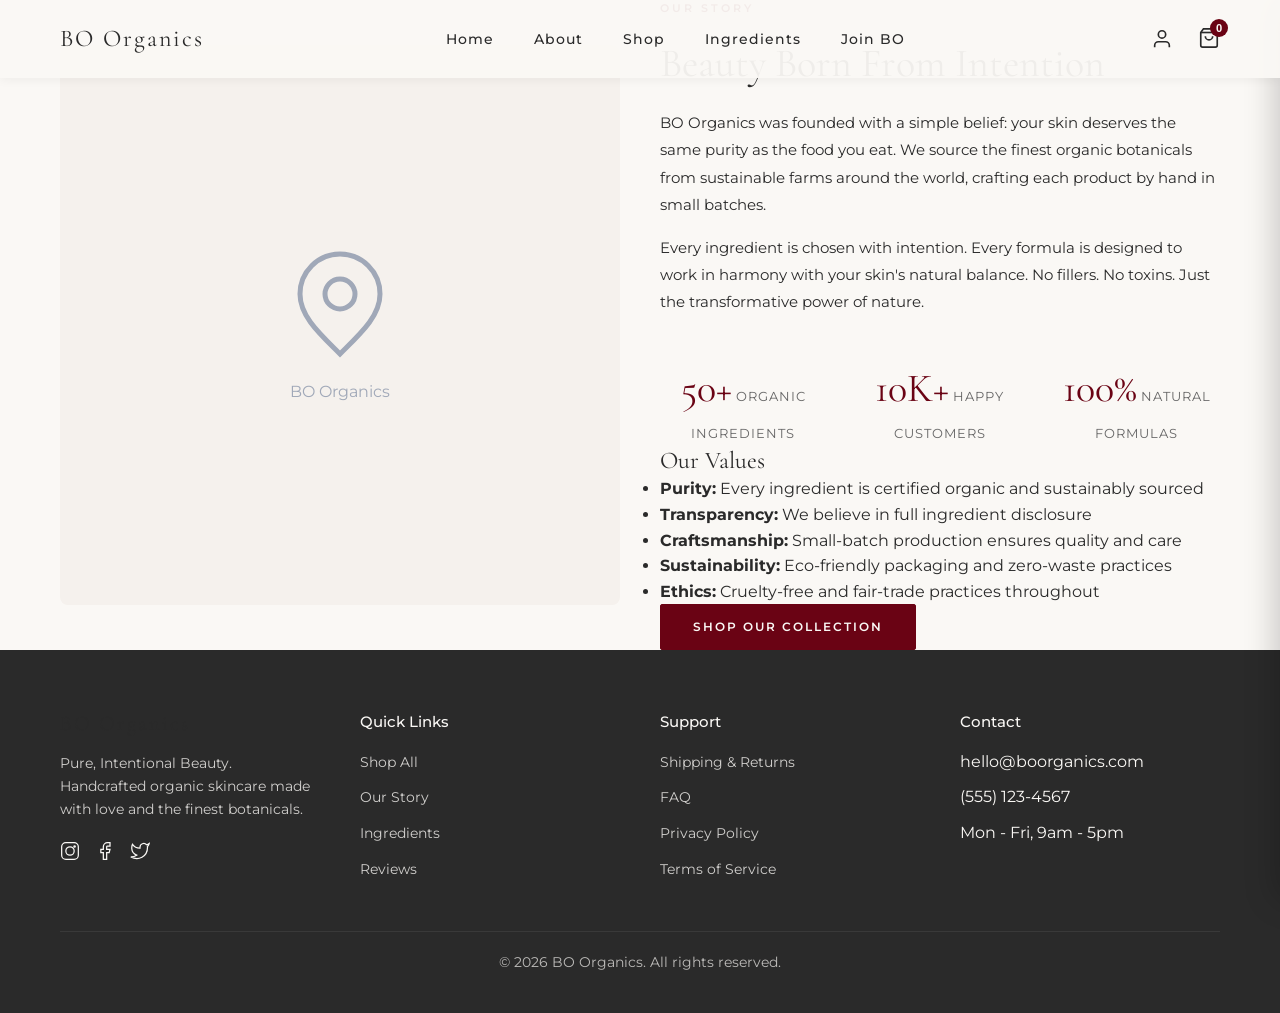
==== about.html @ 5d6946cc "Add files via upload" ====
<!DOCTYPE html>
<html lang="en">
<head>
  <meta charset="UTF-8">
  <meta name="viewport" content="width=device-width, initial-scale=1.0">
  <title>Our Story — BO Organics</title>
  <link rel="stylesheet" href="styles.css">
  <link href="https://fonts.googleapis.com/css2?family=Cormorant+Garamond:ital,wght@0,300;0,400;0,500;0,600;0,700;1,300;1,400&family=Montserrat:wght@300;400;500;600&display=swap" rel="stylesheet">
</head>
<body>

  <!-- Navigation -->
  <nav class="navbar" id="navbar">
    <div class="nav-container">
      <a href="index.html" class="logo">BO Organics</a>
      <button class="nav-toggle" id="navToggle" aria-label="Toggle menu">
        <span></span>
        <span></span>
        <span></span>
      </button>
      <ul class="nav-links" id="navLinks">
        <li><a href="index.html">Home</a></li>
        <li><a href="#about">About</a></li>
        <li><a href="index.html#shop">Shop</a></li>
        <li><a href="index.html#ingredients">Ingredients</a></li>
        <li><a href="joinbo.html" class="join-bo-link">Join BO</a></li>
      </ul>
      <div class="nav-actions">
        <a href="login.html" class="account-btn" id="accountLink" aria-label="Account">
          <svg width="22" height="22" viewBox="0 0 24 24" fill="none" stroke="currentColor" stroke-width="1.8">
            <path d="M20 21v-2a4 4 0 0 0-4-4H8a4 4 0 0 0-4 4v2"/><circle cx="12" cy="7" r="4"/>
          </svg>
        </a>
        <button class="cart-btn" id="cartBtn" aria-label="Shopping cart">
          <svg width="22" height="22" viewBox="0 0 24 24" fill="none" stroke="currentColor" stroke-width="1.8">
            <path d="M6 2L3 6v14a2 2 0 002 2h14a2 2 0 002-2V6l-3-4z"/>
            <line x1="3" y1="6" x2="21" y2="6"/>
            <path d="M16 10a4 4 0 01-8 0"/>
          </svg>
          <span class="cart-count" id="cartCount">0</span>
        </button>
      </div>
    </div>
  </nav>

  <!-- About Section -->
  <section class="about-page" id="about">
    <div class="container">
      <div class="about-grid">
        <div class="about-image">
          <div class="about-image-placeholder">
            <svg width="120" height="120" viewBox="0 0 24 24" fill="none" stroke="currentColor" stroke-width="1">
              <path d="M12 22c4-4 8-7.5 8-12a8 8 0 10-16 0c0 4.5 4 8 8 12z"/>
              <circle cx="12" cy="10" r="3"/>
            </svg>
            <span>BO Organics</span>
          </div>
        </div>
        <div class="about-text-content">
          <p class="section-label">Our Story</p>
          <h1 class="section-title">Beauty Born From Intention</h1>
          <p class="about-text">BO Organics was founded with a simple belief: your skin deserves the same purity as the food you eat. We source the finest organic botanicals from sustainable farms around the world, crafting each product by hand in small batches.</p>
          <p class="about-text">Every ingredient is chosen with intention. Every formula is designed to work in harmony with your skin's natural balance. No fillers. No toxins. Just the transformative power of nature.</p>

          <div class="about-stats">
            <div class="stat">
              <span class="stat-number">50+</span>
              <span class="stat-label">Organic Ingredients</span>
            </div>
            <div class="stat">
              <span class="stat-number">10K+</span>
              <span class="stat-label">Happy Customers</span>
            </div>
            <div class="stat">
              <span class="stat-number">100%</span>
              <span class="stat-label">Natural Formulas</span>
            </div>
          </div>

          <div class="about-values">
            <h3>Our Values</h3>
            <ul>
              <li><strong>Purity:</strong> Every ingredient is certified organic and sustainably sourced</li>
              <li><strong>Transparency:</strong> We believe in full ingredient disclosure</li>
              <li><strong>Craftsmanship:</strong> Small-batch production ensures quality and care</li>
              <li><strong>Sustainability:</strong> Eco-friendly packaging and zero-waste practices</li>
              <li><strong>Ethics:</strong> Cruelty-free and fair-trade practices throughout</li>
            </ul>
          </div>

          <a href="index.html#shop" class="btn btn-primary">Shop Our Collection</a>
        </div>
      </div>
    </div>
  </section>

  <!-- Footer -->
  <footer class="footer" id="contact">
    <div class="container">
      <div class="footer-grid">
        <div class="footer-brand">
          <h3 class="logo">BO Organics</h3>
          <p>Pure, Intentional Beauty. Handcrafted organic skincare made with love and the finest botanicals.</p>
          <div class="social-links">
            <a href="#" aria-label="Instagram">
              <svg width="20" height="20" viewBox="0 0 24 24" fill="none" stroke="currentColor" stroke-width="1.5"><rect x="2" y="2" width="20" height="20" rx="5"/><circle cx="12" cy="12" r="5"/><circle cx="17.5" cy="6.5" r="1.5" fill="currentColor" stroke="none"/></svg>
            </a>
            <a href="#" aria-label="Facebook">
              <svg width="20" height="20" viewBox="0 0 24 24" fill="none" stroke="currentColor" stroke-width="1.5"><path d="M18 2h-3a5 5 0 00-5 5v3H7v4h3v8h4v-8h3l1-4h-4V7a1 1 0 011-1h3z"/></svg>
            </a>
            <a href="#" aria-label="Twitter">
              <svg width="20" height="20" viewBox="0 0 24 24" fill="none" stroke="currentColor" stroke-width="1.5"><path d="M23 3a10.9 10.9 0 01-3.14 1.53 4.48 4.48 0 00-7.86 3v1A10.66 10.66 0 013 4s-4 9 5 13a11.64 11.64 0 01-7 2c9 5 20 0 20-11.5a4.5 4.5 0 00-.08-.83A7.72 7.72 0 0023 3z"/></svg>
            </a>
          </div>
        </div>
        <div class="footer-links">
          <h4>Quick Links</h4>
          <ul>
            <li><a href="index.html#shop">Shop All</a></li>
            <li><a href="#about">Our Story</a></li>
            <li><a href="index.html#ingredients">Ingredients</a></li>
            <li><a href="index.html#testimonials">Reviews</a></li>
          </ul>
        </div>
        <div class="footer-links">
          <h4>Support</h4>
          <ul>
            <li><a href="#">Shipping & Returns</a></li>
            <li><a href="#">FAQ</a></li>
            <li><a href="#">Privacy Policy</a></li>
            <li><a href="#">Terms of Service</a></li>
          </ul>
        </div>
        <div class="footer-links">
          <h4>Contact</h4>
          <ul>
            <li>hello@boorganics.com</li>
            <li>(555) 123-4567</li>
            <li>Mon - Fri, 9am - 5pm</li>
          </ul>
        </div>
      </div>
      <div class="footer-bottom">
        <p>&copy; 2026 BO Organics. All rights reserved.</p>
      </div>
    </div>
  </footer>

  <!-- Cart Sidebar -->
  <div class="cart-overlay" id="cartOverlay"></div>
  <div class="cart-sidebar" id="cartSidebar">
    <div class="cart-header">
      <h3>Your Cart</h3>
      <button class="cart-close" id="cartClose">&times;</button>
    </div>
    <div class="cart-items" id="cartItems">
      <p class="cart-empty">Your cart is empty</p>
    </div>
    <div class="cart-footer" id="cartFooter" style="display:none;">
      <div class="cart-total">
        <span>Total</span>
        <span id="cartTotal">$0.00</span>
      </div>
      <button class="btn btn-primary btn-full">Checkout</button>
    </div>
  </div>

  <script src="script.js"></script>
</body>
</html>
---- styles.css ----
/* BO Organics - Complete Stylesheet */
@import url('https://fonts.googleapis.com/css2?family=Cormorant+Garamond:ital,wght@0,300;0,400;0,500;0,600;0,700;1,300;1,400&family=Montserrat:wght@300;400;500;600&display=swap');

/* ===== CSS VARIABLES ===== */
:root {
  --burgundy: #6a0314;
  --cream: #faf8f5;
  --text: #2a2a2a;
  --text-light: #666666;
  --border: #e0ddd8;
  --blue-gray: #a0a8b8;
  --success: #4caf50;
  --bg-light: #f5f1ed;
}

/* ===== GLOBAL STYLES ===== */
* {
  margin: 0;
  padding: 0;
  box-sizing: border-box;
}

html {
  scroll-behavior: smooth;
}

body {
  font-family: 'Montserrat', sans-serif;
  color: var(--text);
  background: var(--cream);
  line-height: 1.6;
  overflow-x: hidden;
}

.container {
  max-width: 1200px;
  margin: 0 auto;
  padding: 0 20px;
}

.center {
  text-align: center;
}

/* ===== TYPOGRAPHY ===== */
h1, h2, h3 {
  font-family: 'Cormorant Garamond', serif;
  font-weight: 400;
  line-height: 1.3;
}

h1 { font-size: 3.5rem; }
h2 { font-size: 2.5rem; }
h3 { font-size: 1.5rem; }

p { margin-bottom: 1.2rem; }

.section-label {
  font-family: 'Montserrat', sans-serif;
  font-size: 0.7rem;
  font-weight: 600;
  letter-spacing: 3px;
  text-transform: uppercase;
  color: var(--burgundy);
}

.section-title {
  font-family: 'Cormorant Garamond', serif;
  font-size: 2.5rem;
  margin: 15px 0 20px;
}

.section-description {
  font-size: 1rem;
  color: var(--text-light);
  max-width: 600px;
  margin: 0 auto 40px;
}

/* ===== BUTTONS ===== */
.btn {
  display: inline-block;
  padding: 12px 32px;
  border: 1px solid var(--burgundy);
  background: transparent;
  color: var(--burgundy);
  font-family: 'Montserrat', sans-serif;
  font-size: 0.75rem;
  font-weight: 600;
  letter-spacing: 2px;
  text-decoration: none;
  text-transform: uppercase;
  border-radius: 2px;
  cursor: pointer;
  transition: all 0.3s ease;
}

.btn:hover {
  background: var(--burgundy);
  color: var(--cream);
  transform: scale(1.05);
}

.btn-primary {
  background: var(--burgundy);
  color: var(--cream);
}

.btn-primary:hover {
  background: var(--text);
  border-color: var(--text);
}

.btn-outline {
  border: 1px solid var(--border);
  color: var(--text);
}

.btn-outline:hover {
  background: var(--bg-light);
}

.btn-full {
  width: 100%;
  display: block;
}

/* ===== NAVBAR ===== */
.navbar {
  position: fixed;
  top: 0;
  left: 0;
  right: 0;
  z-index: 1001;
  background: rgba(250, 248, 245, 0.95);
  transition: background 0.4s, box-shadow 0.4s, padding 0.4s;
  padding: 20px 0;
  box-shadow: 0 2px 10px rgba(0, 0, 0, 0.05);
}

.navbar.scrolled {
  background: var(--cream);
  box-shadow: 0 2px 10px rgba(0, 0, 0, 0.1);
  padding: 10px 0;
}

.nav-container {
  max-width: 1200px;
  margin: 0 auto;
  padding: 0 20px;
  display: flex;
  justify-content: space-between;
  align-items: center;
}

.logo {
  font-family: 'Cormorant Garamond', serif;
  font-size: 1.5rem;
  font-weight: 400;
  color: var(--text);
  text-decoration: none;
  letter-spacing: 2px;
  transition: color 0.3s;
}

.nav-links {
  display: flex;
  gap: 40px;
  list-style: none;
}

.nav-links a {
  color: var(--text);
  text-decoration: none;
  font-size: 0.85rem;
  font-weight: 500;
  letter-spacing: 1px;
  position: relative;
  transition: color 0.3s;
}

.nav-links a::after {
  content: '';
  position: absolute;
  bottom: -5px;
  left: 0;
  width: 0;
  height: 1px;
  background: var(--burgundy);
  transition: width 0.3s;
}

.nav-links a:hover::after {
  width: 100%;
}

.join-bo-link, .account-link, .login-link {
  color: var(--text);
  font-size: 0.85rem;
  font-weight: 500;
  letter-spacing: 1px;
  transition: color 0.3s;
}

.join-bo-link:hover,
.account-link:hover,
.login-link:hover {
  color: var(--burgundy);
}

.account-link {
  display: flex;
  align-items: center;
  justify-content: center;
  width: 22px;
  height: 22px;
}

.account-link::after {
  display: none;
}

.nav-toggle {
  display: none;
  background: none;
  border: none;
  cursor: pointer;
  flex-direction: column;
  gap: 5px;
}

.nav-toggle span {
  width: 25px;
  height: 2px;
  background: var(--text);
  transition: all 0.3s;
}

.nav-actions {
  display: flex;
  gap: 20px;
  align-items: center;
}

.account-btn {
  display: flex;
  align-items: center;
  justify-content: center;
  cursor: pointer;
  color: var(--text);
  transition: color 0.3s;
  text-decoration: none;
  padding: 5px;
}

.account-btn:hover {
  color: var(--burgundy);
}

.cart-btn {
  background: none;
  border: none;
  cursor: pointer;
  color: var(--text);
  transition: color 0.3s;
  position: relative;
}

.cart-btn:hover {
  color: var(--burgundy);
}

.cart-count {
  position: absolute;
  top: -8px;
  right: -8px;
  background: var(--burgundy);
  color: var(--cream);
  width: 18px;
  height: 18px;
  border-radius: 50%;
  display: flex;
  align-items: center;
  justify-content: center;
  font-size: 0.7rem;
  font-weight: 600;
  animation: bounce-gentle 2s ease-in-out infinite;
}

.cart-count.updated {
  animation: bounce-gentle 0.6s ease-out 1;
}

/* ===== HERO SECTION ===== */
.hero {
  height: 100vh;
  display: flex;
  align-items: center;
  justify-content: center;
  position: relative;
  background: url('cover-image.jpg') center center / cover no-repeat;
  overflow: hidden;
  margin-top: 60px;
}

.hero-overlay {
  position: absolute;
  top: 0;
  left: 0;
  width: 100%;
  height: 100%;
  background: rgba(0, 0, 0, 0.3);
}

.hero-content {
  position: relative;
  z-index: 2;
  text-align: center;
  color: var(--cream);
  max-width: 800px;
  padding: 0 20px;
}

.hero-subtitle {
  font-family: 'Montserrat', sans-serif;
  font-size: 0.85rem;
  font-weight: 500;
  letter-spacing: 3px;
  text-transform: uppercase;
  margin-bottom: 20px;
  opacity: 0.9;
}

.hero-title {
  font-family: 'Cormorant Garamond', serif;
  font-size: 4rem;
  line-height: 1.2;
  margin-bottom: 30px;
  font-weight: 400;
}

.hero-description {
  font-size: 1.1rem;
  margin-bottom: 40px;
  opacity: 0.95;
  line-height: 1.8;
}

.hero-buttons {
  display: flex;
  gap: 20px;
  justify-content: center;
  flex-wrap: wrap;
}

.hero-buttons .btn {
  color: var(--cream);
  border-color: var(--cream);
}

.hero-buttons .btn:hover {
  background: var(--cream);
  color: var(--text);
}

.hero-buttons .btn-primary {
  background: var(--cream);
  color: var(--text);
}

.hero-buttons .btn-primary:hover {
  background: var(--burgundy);
  border-color: var(--burgundy);
  color: var(--cream);
}

.hero-scroll {
  position: absolute;
  bottom: 40px;
  left: 50%;
  transform: translateX(-50%);
  display: flex;
  flex-direction: column;
  align-items: center;
  gap: 10px;
  color: var(--cream);
  font-size: 0.75rem;
  font-weight: 500;
  letter-spacing: 2px;
  animation: bounce 2s infinite;
}

.scroll-line {
  width: 1px;
  height: 20px;
  background: var(--cream);
}

@keyframes bounce {
  0%, 100% { transform: translateY(0); }
  50% { transform: translateY(10px); }
}

/* ===== FEATURES BANNER ===== */
.features {
  background: var(--bg-light);
  padding: 60px 0;
}

.features-grid {
  display: grid;
  grid-template-columns: repeat(4, 1fr);
  gap: 30px;
}

.feature {
  text-align: center;
}

.feature-icon {
  width: 50px;
  height: 50px;
  margin: 0 auto 20px;
  display: flex;
  align-items: center;
  justify-content: center;
  color: var(--burgundy);
}

.feature-icon svg {
  stroke: currentColor;
  stroke-width: 1.5;
}

.feature h3 {
  font-size: 1.1rem;
  margin-bottom: 10px;
}

.feature p {
  font-size: 0.9rem;
  color: var(--text-light);
}

/* ===== SHOP SECTION ===== */
.shop {
  padding: 80px 0;
}

.filter-bar {
  display: flex;
  justify-content: center;
  gap: 20px;
  margin-bottom: 50px;
  flex-wrap: wrap;
}

.filter-btn {
  padding: 10px 24px;
  border: 1px solid var(--border);
  background: transparent;
  color: var(--text);
  font-family: 'Montserrat', sans-serif;
  font-size: 0.85rem;
  font-weight: 500;
  letter-spacing: 1px;
  cursor: pointer;
  border-radius: 2px;
  transition: all 0.3s;
}

.filter-btn:hover,
.filter-btn.active {
  background: var(--burgundy);
  color: var(--cream);
  border-color: var(--burgundy);
}

.products-grid {
  display: grid;
  grid-template-columns: repeat(4, 1fr);
  gap: 30px;
}

.product-card {
  background: var(--cream);
  border: 1px solid var(--border);
  border-radius: 4px;
  overflow: hidden;
  transition: transform 0.3s, box-shadow 0.3s;
  position: relative;
  display: flex;
  flex-direction: column;
}

.product-card:hover {
  transform: translateY(-5px);
  box-shadow: 0 10px 30px rgba(0, 0, 0, 0.1);
}

.product-badge {
  position: absolute;
  top: 15px;
  right: 15px;
  background: var(--burgundy);
  color: var(--cream);
  padding: 6px 12px;
  border-radius: 2px;
  font-size: 0.7rem;
  font-weight: 600;
  letter-spacing: 1px;
  text-transform: uppercase;
  z-index: 2;
}

.product-image {
  width: 100%;
  aspect-ratio: 1;
  background: var(--bg-light);
  display: flex;
  align-items: center;
  justify-content: center;
  overflow: hidden;
}

.product-image-placeholder {
  width: 100%;
  height: 100%;
  display: flex;
  align-items: center;
  justify-content: center;
  color: var(--blue-gray);
  font-size: 0.9rem;
  flex-direction: column;
  gap: 10px;
}

.product-info {
  padding: 20px;
  flex: 1;
  display: flex;
  flex-direction: column;
}

.product-name {
  font-size: 1rem;
  margin-bottom: 8px;
  font-family: 'Cormorant Garamond', serif;
}

.product-desc {
  font-size: 0.85rem;
  color: var(--text-light);
  margin-bottom: 15px;
  flex: 1;
}

.product-footer {
  display: flex;
  justify-content: space-between;
  align-items: flex-end;
  gap: 15px;
}

.product-price {
  font-weight: 600;
  font-size: 1rem;
}

.price-original {
  text-decoration: line-through;
  color: var(--text-light);
  font-weight: 400;
  margin-right: 8px;
}

.add-to-cart {
  flex: 1;
  padding: 8px 12px;
  background: var(--burgundy);
  color: var(--cream);
  border: none;
  border-radius: 2px;
  font-size: 0.75rem;
  font-weight: 600;
  letter-spacing: 1px;
  cursor: pointer;
  transition: background 0.3s;
}

.add-to-cart:hover {
  background: var(--text);
}

/* ===== BO EXPERIENCE SECTION ===== */
.bo-experience {
  padding: 80px 0;
  background: var(--bg-light);
  margin-top: 60px;
}

.experience-grid {
  display: grid;
  grid-template-columns: repeat(3, 1fr);
  gap: 40px;
}

.experience-card {
  background: var(--cream);
  border: 1px solid var(--border);
  border-radius: 4px;
  padding: 40px 32px;
  position: relative;
  transition: border-color 0.3s, box-shadow 0.3s;
  display: flex;
  flex-direction: column;
}

.experience-card:hover {
  border-color: var(--burgundy);
  box-shadow: 0 5px 20px rgba(0, 0, 0, 0.1);
}

/* Corner accents removed - clean hover effect only */

.experience-card {
  transition: transform 0.4s cubic-bezier(0.16, 1, 0.3, 1),
              box-shadow 0.4s ease,
              filter 0.4s ease;
}

.experience-card:hover {
  transform: translateY(-10px);
  box-shadow: 0 25px 50px rgba(0, 0, 0, 0.12);
  filter: brightness(1.01);
}

.experience-card.popular {
  border-color: var(--border);
}

.experience-card.popular:hover {
  border-color: var(--burgundy);
}

.experience-popular-badge {
  position: absolute;
  top: -14px;
  left: 50%;
  transform: translateX(-50%);
  background: var(--burgundy);
  color: var(--cream);
  font-family: 'Montserrat', sans-serif;
  font-size: 0.7rem;
  font-weight: 600;
  letter-spacing: 2px;
  padding: 6px 16px;
  border-radius: 2px;
}

.experience-icon {
  width: 40px;
  height: 40px;
  margin-bottom: 20px;
  color: var(--burgundy);
}

.experience-icon svg {
  stroke: currentColor;
  stroke-width: 1.5;
}

.experience-card-title {
  font-family: 'Cormorant Garamond', serif;
  font-size: 1.5rem;
  margin-bottom: 10px;
  font-weight: 400;
}

.experience-card-pricing {
  font-family: 'Montserrat', sans-serif;
  font-size: 0.8rem;
  font-weight: 600;
  letter-spacing: 1px;
  color: var(--burgundy);
  margin-bottom: 15px;
}

.experience-card-desc {
  font-size: 0.9rem;
  color: var(--text-light);
  margin-bottom: 20px;
  line-height: 1.6;
  flex: 1;
}

.experience-card-list {
  list-style: none;
  margin-bottom: auto;
}

.experience-card-list li {
  font-size: 0.85rem;
  padding: 8px 0;
  color: var(--text);
  position: relative;
  padding-left: 20px;
}

.experience-card-list li::before {
  content: '•';
  position: absolute;
  left: 0;
  color: var(--burgundy);
}

.experience-btn {
  display: inline-block;
  padding: 12px 20px;
  border: 1px solid var(--burgundy);
  background: transparent;
  color: var(--burgundy);
  font-family: 'Montserrat', sans-serif;
  font-size: 0.75rem;
  font-weight: 600;
  letter-spacing: 1px;
  text-decoration: none;
  border-radius: 2px;
  cursor: pointer;
  transition: all 0.3s;
}

.experience-btn:hover {
  background: var(--burgundy);
  color: var(--cream);
}

.experience-btn.filled {
  background: var(--burgundy);
  color: var(--cream);
}

.experience-btn.filled:hover {
  background: var(--text);
  border-color: var(--text);
}

.experience-btn.outline {
  border: 1px solid var(--border);
  color: var(--text);
}

.experience-btn.outline:hover {
  background: var(--burgundy);
  color: var(--cream);
  border-color: var(--burgundy);
}

/* ===== INGREDIENTS SECTION ===== */
.ingredients {
  padding: 80px 0;
}

.ingredients-grid {
  display: grid;
  grid-template-columns: 1fr 1fr;
  gap: 60px;
  align-items: flex-start;
}

.ingredients-list {
  list-style: none;
}

.ingredient-item {
  display: flex;
  align-items: flex-start;
  gap: 15px;
  margin-bottom: 20px;
}

.ingredient-dot {
  width: 8px;
  height: 8px;
  background: var(--burgundy);
  border-radius: 50%;
  margin-top: 8px;
  flex-shrink: 0;
}

.ingredient-item p {
  font-size: 0.95rem;
  margin-bottom: 0;
}

.ingredients-visual {
  display: flex;
  align-items: center;
  justify-content: center;
}

.ingredients-image-placeholder {
  width: 100%;
  aspect-ratio: 1;
  background: var(--bg-light);
  border-radius: 8px;
  display: flex;
  align-items: center;
  justify-content: center;
  flex-direction: column;
  gap: 15px;
  color: var(--blue-gray);
}

/* ===== TESTIMONIALS SECTION ===== */
.testimonials {
  padding: 80px 0;
  background: var(--bg-light);
}

.testimonials-grid {
  display: grid;
  grid-template-columns: repeat(3, 1fr);
  gap: 40px;
}

.testimonial-card {
  background: var(--cream);
  padding: 40px;
  border-radius: 8px;
  box-shadow: 0 4px 15px rgba(0, 0, 0, 0.08);
}

.stars {
  display: flex;
  gap: 4px;
  margin-bottom: 20px;
}

.stars svg {
  width: 16px;
  height: 16px;
  stroke: var(--burgundy);
  fill: var(--burgundy);
}

.testimonial-text {
  font-size: 0.95rem;
  font-style: italic;
  color: var(--text);
  margin-bottom: 20px;
  line-height: 1.8;
}

.testimonial-author {
  display: flex;
  align-items: center;
  gap: 15px;
}

.author-avatar {
  width: 40px;
  height: 40px;
  border-radius: 50%;
  background: var(--blue-gray);
  display: flex;
  align-items: center;
  justify-content: center;
  color: var(--cream);
  font-weight: 600;
  font-size: 0.85rem;
}

.author-info h4 {
  font-size: 0.9rem;
  margin-bottom: 3px;
}

.author-info p {
  font-size: 0.8rem;
  color: var(--text-light);
  margin-bottom: 0;
}

/* ===== NEWSLETTER SECTION ===== */
.newsletter {
  padding: 60px 0;
  background: var(--bg-light);
}

.newsletter-content {
  text-align: center;
  max-width: 600px;
  margin: 0 auto;
}

.newsletter-form {
  display: flex;
  gap: 10px;
  margin-top: 30px;
  flex-wrap: wrap;
  justify-content: center;
}

.newsletter-form input {
  flex: 1;
  min-width: 250px;
  padding: 12px 16px;
  border: 1px solid var(--border);
  border-radius: 2px;
  font-family: 'Montserrat', sans-serif;
  font-size: 0.9rem;
  transition: border-color 0.3s ease, box-shadow 0.3s ease, background 0.3s ease;
}

.newsletter-form input:focus {
  outline: none;
  border-color: var(--burgundy);
  box-shadow: 0 0 0 3px rgba(106, 3, 20, 0.1);
  background: rgba(106, 3, 20, 0.02);
}

.newsletter-form button {
  padding: 12px 32px;
}

/* ===== ACCOUNT / LOGIN MODAL ===== */
.account-overlay {
  position: fixed;
  top: 0;
  left: 0;
  width: 100%;
  height: 100%;
  background: rgba(0, 0, 0, 0.5);
  z-index: 999;
  opacity: 0;
  visibility: hidden;
  transition: opacity 0.3s, visibility 0.3s;
}

.account-overlay.open {
  opacity: 1;
  visibility: visible;
}

.account-modal {
  position: fixed;
  top: 0;
  left: 0;
  width: 100%;
  height: 100%;
  background: var(--cream);
  z-index: 1000;
  display: flex;
  flex-direction: column;
  opacity: 0;
  visibility: hidden;
  transition: opacity 0.3s, visibility 0.3s;
  padding-top: 80px;
  overflow-y: auto;
}

.account-modal.open {
  opacity: 1;
  visibility: visible;
}

.account-content {
  display: grid;
  grid-template-columns: 1fr 1fr;
  gap: 60px;
  align-items: center;
  padding: 60px;
  max-width: 1400px;
  margin: 0 auto;
  width: 100%;
  flex: 1;
}

.account-image {
  display: flex;
  align-items: center;
  justify-content: center;
}

.account-image-placeholder {
  width: 100%;
  aspect-ratio: 1;
  background: var(--bg-light);
  border-radius: 8px;
  display: flex;
  align-items: center;
  justify-content: center;
  flex-direction: column;
  gap: 15px;
  color: var(--blue-gray);
}

.account-form-container {
  position: relative;
  background: var(--cream);
  padding: 60px;
  border: 1px solid var(--border);
  border-radius: 8px;
}

.account-modal-close {
  position: absolute;
  top: 20px;
  right: 20px;
  background: none;
  border: none;
  font-size: 32px;
  color: var(--text);
  cursor: pointer;
  transition: color 0.3s;
}

.account-modal-close:hover {
  color: var(--burgundy);
}

.account-title {
  font-family: 'Cormorant Garamond', serif;
  font-size: 2.5rem;
  font-weight: 400;
  color: var(--text);
  text-align: left;
  margin-bottom: 40px;
  letter-spacing: 2px;
}

.account-form {
  display: flex;
  flex-direction: column;
  gap: 20px;
  margin-bottom: 30px;
}

.account-form-group {
  display: flex;
  flex-direction: column;
  gap: 8px;
}

.account-form-group label {
  font-family: 'Montserrat', sans-serif;
  font-size: 0.85rem;
  font-weight: 500;
  color: var(--text);
  letter-spacing: 1px;
}

.account-form-group input {
  padding: 12px 16px;
  border: 1px solid var(--border);
  border-radius: 4px;
  font-family: 'Montserrat', sans-serif;
  font-size: 0.9rem;
  transition: border-color 0.3s;
}

.account-form-group input:focus {
  outline: none;
  border-color: var(--burgundy);
}

.account-form .btn-full {
  width: 100%;
  padding: 14px 20px;
  font-weight: 600;
  letter-spacing: 2px;
}

.account-links {
  text-align: center;
  margin-bottom: 20px;
}

.forgot-password {
  color: var(--burgundy);
  text-decoration: none;
  font-size: 0.85rem;
  font-weight: 500;
  transition: color 0.3s;
}

.forgot-password:hover {
  color: var(--text);
  text-decoration: underline;
}

.account-signup {
  text-align: center;
  padding-top: 20px;
  border-top: 1px solid var(--border);
}

.account-signup p {
  font-size: 0.9rem;
  color: var(--text);
  margin: 0;
}

.signup-link {
  color: var(--burgundy);
  text-decoration: none;
  font-weight: 600;
  transition: color 0.3s;
}

.signup-link:hover {
  color: var(--text);
}

/* ===== FOOTER ===== */
.footer {
  background: var(--text);
  color: var(--cream);
  padding: 60px 0 20px;
}

.footer-grid {
  display: grid;
  grid-template-columns: repeat(4, 1fr);
  gap: 40px;
  margin-bottom: 40px;
}

.footer-brand h3 {
  font-size: 1.3rem;
  margin-bottom: 15px;
}

.footer-brand p {
  font-size: 0.9rem;
  opacity: 0.8;
}

.social-links {
  display: flex;
  gap: 15px;
  margin-top: 20px;
}

.social-links a {
  color: var(--cream);
  transition: color 0.3s;
}

.social-links a:hover {
  color: var(--burgundy);
}

.footer-links h4 {
  font-size: 0.95rem;
  margin-bottom: 15px;
  font-weight: 500;
}

.footer-links ul {
  list-style: none;
}

.footer-links li {
  margin-bottom: 10px;
}

.footer-links a {
  color: var(--cream);
  text-decoration: none;
  font-size: 0.9rem;
  opacity: 0.8;
  transition: opacity 0.3s;
}

.footer-links a:hover {
  opacity: 1;
}

.footer-bottom {
  text-align: center;
  padding-top: 20px;
  border-top: 1px solid rgba(255, 255, 255, 0.1);
  font-size: 0.85rem;
  opacity: 0.7;
}

/* ===== CART SIDEBAR ===== */
.cart-overlay {
  position: fixed;
  top: 0;
  left: 0;
  width: 100%;
  height: 100%;
  background: rgba(0, 0, 0, 0.5);
  z-index: 999;
  opacity: 0;
  visibility: hidden;
  transition: opacity 0.3s, visibility 0.3s;
}

.cart-overlay.open {
  opacity: 1;
  visibility: visible;
}

.cart-sidebar {
  position: fixed;
  top: 0;
  right: -400px;
  width: 400px;
  height: 100vh;
  background: var(--cream);
  box-shadow: -5px 0 30px rgba(0, 0, 0, 0.2);
  z-index: 1000;
  display: flex;
  flex-direction: column;
  transition: right 0.4s cubic-bezier(0.16, 1, 0.3, 1);
  padding-top: 80px;
}

.cart-sidebar.open {
  right: 0;
  animation: slideInRight 0.4s cubic-bezier(0.16, 1, 0.3, 1);
}

.cart-header {
  padding: 20px;
  border-bottom: 1px solid var(--border);
  display: flex;
  justify-content: space-between;
  align-items: center;
}

.cart-header h2 {
  font-size: 1.5rem;
  margin: 0;
}

.cart-close {
  background: none;
  border: none;
  font-size: 24px;
  cursor: pointer;
  color: var(--text);
}

.cart-items {
  flex: 1;
  overflow-y: auto;
  padding: 20px;
}

.cart-empty {
  text-align: center;
  padding: 40px 20px;
  color: var(--text-light);
}

.cart-item {
  display: flex;
  justify-content: space-between;
  margin-bottom: 20px;
  padding-bottom: 20px;
  border-bottom: 1px solid var(--border);
}

.cart-item span {
  font-size: 0.9rem;
}

.cart-footer {
  padding: 20px;
  border-top: 1px solid var(--border);
}

.cart-total {
  font-size: 1.2rem;
  margin-bottom: 20px;
  text-align: right;
}

#cartCheckoutBtn {
  width: 100%;
}

/* ===== CHECKOUT MODAL ===== */
.checkout-overlay {
  position: fixed;
  top: 0;
  left: 0;
  width: 100%;
  height: 100%;
  background: rgba(0, 0, 0, 0.5);
  z-index: 999;
  opacity: 0;
  visibility: hidden;
  transition: opacity 0.3s, visibility 0.3s;
}

.checkout-overlay.open {
  opacity: 1;
  visibility: visible;
}

.checkout-modal {
  position: fixed;
  top: 50%;
  left: 50%;
  transform: translate(-50%, -50%) scale(0.9);
  background: var(--cream);
  border-radius: 8px;
  max-width: 600px;
  max-height: 90vh;
  overflow-y: auto;
  z-index: 1000;
  opacity: 0;
  visibility: hidden;
  transition: opacity 0.4s cubic-bezier(0.16, 1, 0.3, 1),
              visibility 0.4s,
              transform 0.4s cubic-bezier(0.16, 1, 0.3, 1);
  width: 90%;
  box-shadow: 0 20px 60px rgba(0, 0, 0, 0);
}

.checkout-modal.open {
  opacity: 1;
  visibility: visible;
  transform: translate(-50%, -50%) scale(1);
  box-shadow: 0 20px 60px rgba(0, 0, 0, 0.15);
  animation: scaleIn 0.4s cubic-bezier(0.16, 1, 0.3, 1);
}

.checkout-header {
  display: flex;
  justify-content: space-between;
  align-items: center;
  padding: 30px;
  border-bottom: 1px solid var(--border);
}

.checkout-header h2 {
  margin: 0;
  font-size: 1.8rem;
}

.checkout-close {
  background: none;
  border: none;
  font-size: 28px;
  cursor: pointer;
  color: var(--text);
}

.checkout-form {
  padding: 30px;
}

.checkout-section {
  margin-bottom: 30px;
}

.checkout-section h3 {
  font-size: 1.1rem;
  margin-bottom: 15px;
}

.checkout-section input,
.checkout-section label {
  display: block;
  width: 100%;
  margin-bottom: 12px;
}

.checkout-section input[type="text"],
.checkout-section input[type="email"],
.checkout-section input[type="password"] {
  padding: 10px 12px;
  border: 1px solid var(--border);
  border-radius: 4px;
  font-family: 'Montserrat', sans-serif;
}

.form-row {
  display: grid;
  grid-template-columns: 1fr 1fr;
  gap: 15px;
}

.form-row input {
  margin-bottom: 0 !important;
}

.checkout-total {
  font-size: 1.2rem;
  text-align: right;
  margin-bottom: 20px;
}

.checkout-success {
  text-align: center;
  padding: 40px;
}

.checkout-success svg {
  width: 80px;
  height: 80px;
  margin-bottom: 20px;
  stroke: var(--success);
}

.checkout-success h3 {
  font-size: 1.5rem;
  margin-bottom: 10px;
}

/* ===== ABOUT MODAL ===== */
.about-overlay {
  position: fixed;
  top: 0;
  left: 0;
  width: 100%;
  height: 100%;
  background: rgba(0, 0, 0, 0.5);
  z-index: 999;
  opacity: 0;
  visibility: hidden;
  transition: opacity 0.3s, visibility 0.3s;
}

.about-overlay.open {
  opacity: 1;
  visibility: visible;
}

.about-modal {
  position: fixed;
  top: 50%;
  left: 50%;
  transform: translate(-50%, -50%) scale(0.9);
  background: var(--cream);
  border-radius: 8px;
  max-width: 800px;
  max-height: 90vh;
  overflow-y: auto;
  z-index: 1000;
  opacity: 0;
  visibility: hidden;
  transition: opacity 0.3s, visibility 0.3s, transform 0.3s;
  width: 90%;
}

.about-modal.open {
  opacity: 1;
  visibility: visible;
  transform: translate(-50%, -50%) scale(1);
}

.about-modal-header {
  display: flex;
  justify-content: space-between;
  align-items: center;
  padding: 30px;
  border-bottom: 1px solid var(--border);
}

.about-modal-header h2 {
  margin: 0;
}

.about-modal-close {
  background: none;
  border: none;
  font-size: 28px;
  cursor: pointer;
  color: var(--text);
}

.about-modal-content {
  padding: 40px;
}

.about-grid {
  display: grid;
  grid-template-columns: 1fr 1fr;
  gap: 40px;
  align-items: center;
}

.about-image {
  display: flex;
  align-items: center;
  justify-content: center;
}

.about-image-placeholder {
  width: 100%;
  aspect-ratio: 1;
  background: var(--bg-light);
  border-radius: 8px;
  display: flex;
  align-items: center;
  justify-content: center;
  flex-direction: column;
  gap: 15px;
  color: var(--blue-gray);
}

.about-content h2 {
  margin-bottom: 20px;
}

.about-text {
  font-size: 0.95rem;
  line-height: 1.8;
  margin-bottom: 15px;
}

.about-stats {
  display: grid;
  grid-template-columns: repeat(3, 1fr);
  gap: 30px;
  margin-top: 40px;
}

.stat {
  text-align: center;
}

.stat-number {
  font-family: 'Cormorant Garamond', serif;
  font-size: 2.5rem;
  font-weight: 400;
  color: var(--burgundy);
  margin-bottom: 10px;
}

.stat-label {
  font-size: 0.8rem;
  color: var(--text-light);
  letter-spacing: 1px;
  text-transform: uppercase;
}

/* ===== EXPERIENCE MODAL ===== */
.experience-overlay {
  position: fixed;
  top: 0;
  left: 0;
  width: 100%;
  height: 100%;
  background: rgba(0, 0, 0, 0.5);
  z-index: 999;
  opacity: 0;
  visibility: hidden;
  transition: opacity 0.3s, visibility 0.3s;
}

.experience-overlay.open {
  opacity: 1;
  visibility: visible;
}

.experience-modal {
  position: fixed;
  top: 50%;
  left: 50%;
  transform: translate(-50%, -50%) scale(0.9);
  background: var(--cream);
  border-radius: 8px;
  max-width: 900px;
  max-height: 90vh;
  overflow-y: auto;
  z-index: 1000;
  opacity: 0;
  visibility: hidden;
  transition: opacity 0.3s, visibility 0.3s, transform 0.3s;
  width: 90%;
}

.experience-modal.open {
  opacity: 1;
  visibility: visible;
  transform: translate(-50%, -50%) scale(1);
}

.experience-modal-header {
  display: flex;
  justify-content: space-between;
  align-items: center;
  padding: 30px;
  border-bottom: 1px solid var(--border);
}

.experience-modal-header h2 {
  margin: 0;
}

.experience-modal-close {
  background: none;
  border: none;
  font-size: 28px;
  cursor: pointer;
  color: var(--text);
}

.experience-modal-content {
  padding: 40px;
}

/* ===== RESPONSIVE ===== */
@media (max-width: 1024px) {
  .features-grid {
    grid-template-columns: repeat(2, 1fr);
  }

  .products-grid {
    grid-template-columns: repeat(2, 1fr);
  }

  .experience-grid {
    grid-template-columns: repeat(2, 1fr);
  }

  .testimonials-grid {
    grid-template-columns: repeat(2, 1fr);
  }

  .footer-grid {
    grid-template-columns: repeat(2, 1fr);
  }

  .ingredients-grid {
    grid-template-columns: 1fr;
  }

  .about-grid {
    grid-template-columns: 1fr;
  }
}

@media (max-width: 768px) {
  .nav-toggle {
    display: flex;
  }

  .nav-links {
    display: none;
  }

  .hero-title {
    font-size: 2.5rem;
  }

  .hero-buttons {
    flex-direction: column;
    align-items: center;
  }

  .features-grid {
    grid-template-columns: repeat(2, 1fr);
  }

  .products-grid {
    grid-template-columns: repeat(2, 1fr);
  }

  .experience-grid {
    grid-template-columns: 1fr;
  }

  .testimonials-grid {
    grid-template-columns: 1fr;
  }

  .footer-grid {
    grid-template-columns: 1fr;
  }

  .cart-sidebar {
    width: 100%;
    right: -100%;
  }

  .checkout-modal,
  .about-modal,
  .experience-modal {
    max-width: 95vw;
  }

  .filter-bar {
    flex-wrap: wrap;
    gap: 10px;
  }

  .account-content {
    grid-template-columns: 1fr;
    gap: 30px;
    padding: 40px 20px;
  }

  .account-form-container {
    padding: 40px 24px;
  }

  .account-title {
    font-size: 2rem;
  }

  .account-modal {
    padding-top: 60px;
  }
}

@media (max-width: 480px) {
  .hero-title {
    font-size: 2rem;
  }

  .hero-description {
    font-size: 0.95rem;
  }

  .hero-buttons {
    flex-direction: column;
    gap: 10px;
  }

  .btn {
    width: 100%;
    text-align: center;
  }

  .experience-card {
    padding: 24px;
  }

  .products-grid {
    grid-template-columns: 1fr;
  }

  .form-row {
    grid-template-columns: 1fr;
  }

  .newsletter-form {
    flex-direction: column;
  }

  .newsletter-form input,
  .newsletter-form button {
    width: 100%;
  }
}

/* ===== JOIN BO MODAL ===== */

/* ===== ANIMATIONS & MOVEMENT ===== */

/* --- Hero Entrance Animations --- */
.hero-subtitle {
  animation: fadeSlideUp 1s ease 0.2s both;
}

.hero-title {
  animation: fadeSlideUp 1s ease 0.5s both, float 4s ease-in-out 1.5s infinite;
  animation-play-state: running;
}

.hero-description {
  animation: fadeSlideUp 1s ease 0.8s both;
}

.hero-buttons {
  animation: fadeSlideUp 1s ease 1.1s both;
}

/* Animate buttons with staggered pulse */
.hero-buttons .btn {
  animation: pulse-glow 2.5s infinite;
}

.hero-buttons .btn:nth-child(1) {
  animation-delay: 0s;
}

.hero-buttons .btn:nth-child(2) {
  animation-delay: 0.5s;
}

@keyframes fadeSlideUp {
  from {
    opacity: 0;
    transform: translateY(40px);
  }
  to {
    opacity: 1;
    transform: translateY(0);
  }
}

@keyframes fadeSlideIn {
  from {
    opacity: 0;
    transform: translateY(60px);
  }
  to {
    opacity: 1;
    transform: translateY(0);
  }
}

@keyframes fadeIn {
  from { opacity: 0; }
  to { opacity: 1; }
}

@keyframes scaleIn {
  from {
    opacity: 0;
    transform: scale(0.9);
  }
  to {
    opacity: 1;
    transform: scale(1);
  }
}

@keyframes slideInLeft {
  from {
    opacity: 0;
    transform: translateX(-60px);
  }
  to {
    opacity: 1;
    transform: translateX(0);
  }
}

@keyframes slideInRight {
  from {
    opacity: 0;
    transform: translateX(60px);
  }
  to {
    opacity: 1;
    transform: translateX(0);
  }
}

/* --- NEW: Enhanced Animation Keyframes --- */

/* Floating animation for hero and icons */
@keyframes float {
  0%, 100% {
    transform: translateY(0px);
  }
  50% {
    transform: translateY(-12px);
  }
}

/* Pulsing glow effect for CTAs */
@keyframes pulse-glow {
  0%, 100% {
    box-shadow: 0 0 0 0 rgba(106, 3, 20, 0.7);
  }
  50% {
    box-shadow: 0 0 0 15px rgba(106, 3, 20, 0);
  }
}

/* Subtle bounce for attention-grabbing */
@keyframes bounce-gentle {
  0%, 100% {
    transform: translateY(0);
  }
  50% {
    transform: translateY(-6px);
  }
}

/* Rotating badge animation */
@keyframes rotate-badge {
  0%, 100% {
    transform: rotate(0deg);
  }
  25% {
    transform: rotate(2deg);
  }
  75% {
    transform: rotate(-2deg);
  }
}

/* Ripple effect on click */
@keyframes ripple {
  0% {
    transform: scale(0);
    opacity: 1;
  }
  100% {
    transform: scale(4);
    opacity: 0;
  }
}

/* Underline slide animation */
@keyframes underline-grow {
  from {
    width: 0;
  }
  to {
    width: 100%;
  }
}

/* Success checkmark */
@keyframes checkmark {
  0% {
    stroke-dashoffset: 50;
    opacity: 0;
  }
  50% {
    opacity: 1;
  }
  100% {
    stroke-dashoffset: 0;
    opacity: 1;
  }
}

/* Shake animation for errors */
@keyframes shake {
  0%, 100% { transform: translateX(0); }
  25% { transform: translateX(-5px); }
  75% { transform: translateX(5px); }
}

/* Card hover lift with depth */
@keyframes card-lift {
  from {
    transform: translateY(0) translateZ(0);
  }
  to {
    transform: translateY(-12px) translateZ(0);
  }
}

/* --- Scroll Reveal Classes --- */
.reveal {
  opacity: 0;
  transform: translateY(60px);
  transition: opacity 0.6s cubic-bezier(0.16, 1, 0.3, 1),
              transform 0.6s cubic-bezier(0.16, 1, 0.3, 1);
}

.reveal.visible {
  opacity: 1;
  transform: translateY(0);
  animation: fadeSlideUp 0.6s cubic-bezier(0.16, 1, 0.3, 1) forwards;
}

.reveal-left {
  opacity: 0;
  transform: translateX(-60px);
  transition: opacity 0.8s cubic-bezier(0.16, 1, 0.3, 1),
              transform 0.8s cubic-bezier(0.16, 1, 0.3, 1);
}

.reveal-left.visible {
  opacity: 1;
  transform: translateX(0);
}

.reveal-right {
  opacity: 0;
  transform: translateX(60px);
  transition: opacity 0.8s cubic-bezier(0.16, 1, 0.3, 1),
              transform 0.8s cubic-bezier(0.16, 1, 0.3, 1);
}

.reveal-right.visible {
  opacity: 1;
  transform: translateX(0);
}

.reveal-scale {
  opacity: 0;
  transform: scale(0.85);
  transition: opacity 0.6s cubic-bezier(0.16, 1, 0.3, 1),
              transform 0.6s cubic-bezier(0.16, 1, 0.3, 1);
}

.reveal-scale.visible {
  opacity: 1;
  transform: scale(1);
  animation: scaleIn 0.6s cubic-bezier(0.16, 1, 0.3, 1) forwards;
}

/* --- Stagger Delays (for child elements) --- */
.stagger-1 { transition-delay: 0.1s; }
.stagger-2 { transition-delay: 0.2s; }
.stagger-3 { transition-delay: 0.3s; }
.stagger-4 { transition-delay: 0.4s; }
.stagger-5 { transition-delay: 0.5s; }
.stagger-6 { transition-delay: 0.6s; }

/* --- Enhanced Hover Effects --- */
.product-card {
  transition: transform 0.4s cubic-bezier(0.16, 1, 0.3, 1),
              box-shadow 0.4s cubic-bezier(0.16, 1, 0.3, 1),
              filter 0.4s ease;
}

.product-card:hover {
  transform: translateY(-12px);
  box-shadow: 0 30px 60px rgba(0, 0, 0, 0.15);
  filter: brightness(1.02);
}

.product-image-placeholder {
  transition: transform 0.6s cubic-bezier(0.16, 1, 0.3, 1);
}

.product-card:hover .product-image-placeholder {
  transform: scale(1.1);
}

/* Animate badges */
.product-badge {
  animation: rotate-badge 3s ease-in-out infinite;
}

.add-to-cart {
  transition: background 0.3s, color 0.3s, transform 0.2s cubic-bezier(0.16, 1, 0.3, 1);
}

.add-to-cart:hover {
  transform: scale(1.05);
}

.add-to-cart:active {
  transform: scale(0.95);
}

.btn {
  transition: background 0.3s, color 0.3s, border-color 0.3s,
              transform 0.2s cubic-bezier(0.16, 1, 0.3, 1),
              box-shadow 0.3s ease;
  position: relative;
}

.btn:hover {
  transform: translateY(-3px);
  box-shadow: 0 12px 24px rgba(106, 3, 20, 0.2);
}

.btn:active {
  transform: translateY(-1px);
  box-shadow: 0 6px 12px rgba(106, 3, 20, 0.15);
}

/* --- Feature Icon Hover --- */
.feature {
  transition: transform 0.4s cubic-bezier(0.16, 1, 0.3, 1);
}

.feature:hover {
  transform: translateY(-5px);
}

.feature-icon {
  transition: transform 0.4s cubic-bezier(0.16, 1, 0.3, 1);
}

.feature:hover .feature-icon {
  transform: scale(1.15);
}

/* --- Experience Card Hover --- */
.experience-card {
  transition: border-color 0.3s, box-shadow 0.3s,
              transform 0.4s cubic-bezier(0.16, 1, 0.3, 1);
}

.experience-card:hover {
  transform: translateY(-6px);
}

/* --- Testimonial Card Hover --- */
.testimonial-card {
  transition: transform 0.4s cubic-bezier(0.16, 1, 0.3, 1),
              box-shadow 0.4s ease,
              filter 0.4s ease;
}

.testimonial-card:hover {
  transform: translateY(-8px);
  box-shadow: 0 20px 40px rgba(0, 0, 0, 0.12);
  filter: brightness(1.02);
}

/* --- Ingredient Card Hover --- */
.ingredient-card {
  transition: transform 0.4s cubic-bezier(0.16, 1, 0.3, 1),
              box-shadow 0.4s ease;
}

.ingredient-card:hover {
  transform: translateY(-6px);
  box-shadow: 0 15px 30px rgba(0, 0, 0, 0.08);
}

/* --- Logo Pulse on Load --- */
.logo {
  animation: fadeIn 1s ease 0.1s both;
}

/* --- Navbar Links Stagger --- */
.nav-links li {
  animation: fadeSlideUp 0.6s ease both;
}

.nav-links li:nth-child(1) { animation-delay: 0.1s; }
.nav-links li:nth-child(2) { animation-delay: 0.15s; }
.nav-links li:nth-child(3) { animation-delay: 0.2s; }
.nav-links li:nth-child(4) { animation-delay: 0.25s; }
.nav-links li:nth-child(5) { animation-delay: 0.3s; }
.nav-links li:nth-child(6) { animation-delay: 0.35s; }
.nav-links li:nth-child(7) { animation-delay: 0.4s; }
.nav-links li:nth-child(8) { animation-delay: 0.45s; }

/* --- Floating Decoration (subtle background motion) --- */
.hero::after {
  content: '';
  position: absolute;
  width: 600px;
  height: 600px;
  border-radius: 50%;
  background: radial-gradient(circle, rgba(255,255,255,0.05) 0%, transparent 70%);
  top: -100px;
  right: -100px;
  animation: floatOrb 8s ease-in-out infinite;
  pointer-events: none;
}

.hero::before {
  content: '';
  position: absolute;
  width: 400px;
  height: 400px;
  border-radius: 50%;
  background: radial-gradient(circle, rgba(255,255,255,0.03) 0%, transparent 70%);
  bottom: -50px;
  left: -50px;
  animation: floatOrb 10s ease-in-out infinite reverse;
  pointer-events: none;
  z-index: 1;
}

@keyframes floatOrb {
  0%, 100% { transform: translate(0, 0); }
  25% { transform: translate(30px, -20px); }
  50% { transform: translate(-20px, 30px); }
  75% { transform: translate(15px, 15px); }
}

/* --- Reduced Motion --- */
@media (prefers-reduced-motion: reduce) {
  *, *::before, *::after {
    animation-duration: 0.01ms !important;
    animation-iteration-count: 1 !important;
    transition-duration: 0.01ms !important;
  }
  .reveal, .reveal-left, .reveal-right, .reveal-scale {
    opacity: 1;
    transform: none;
  }
}
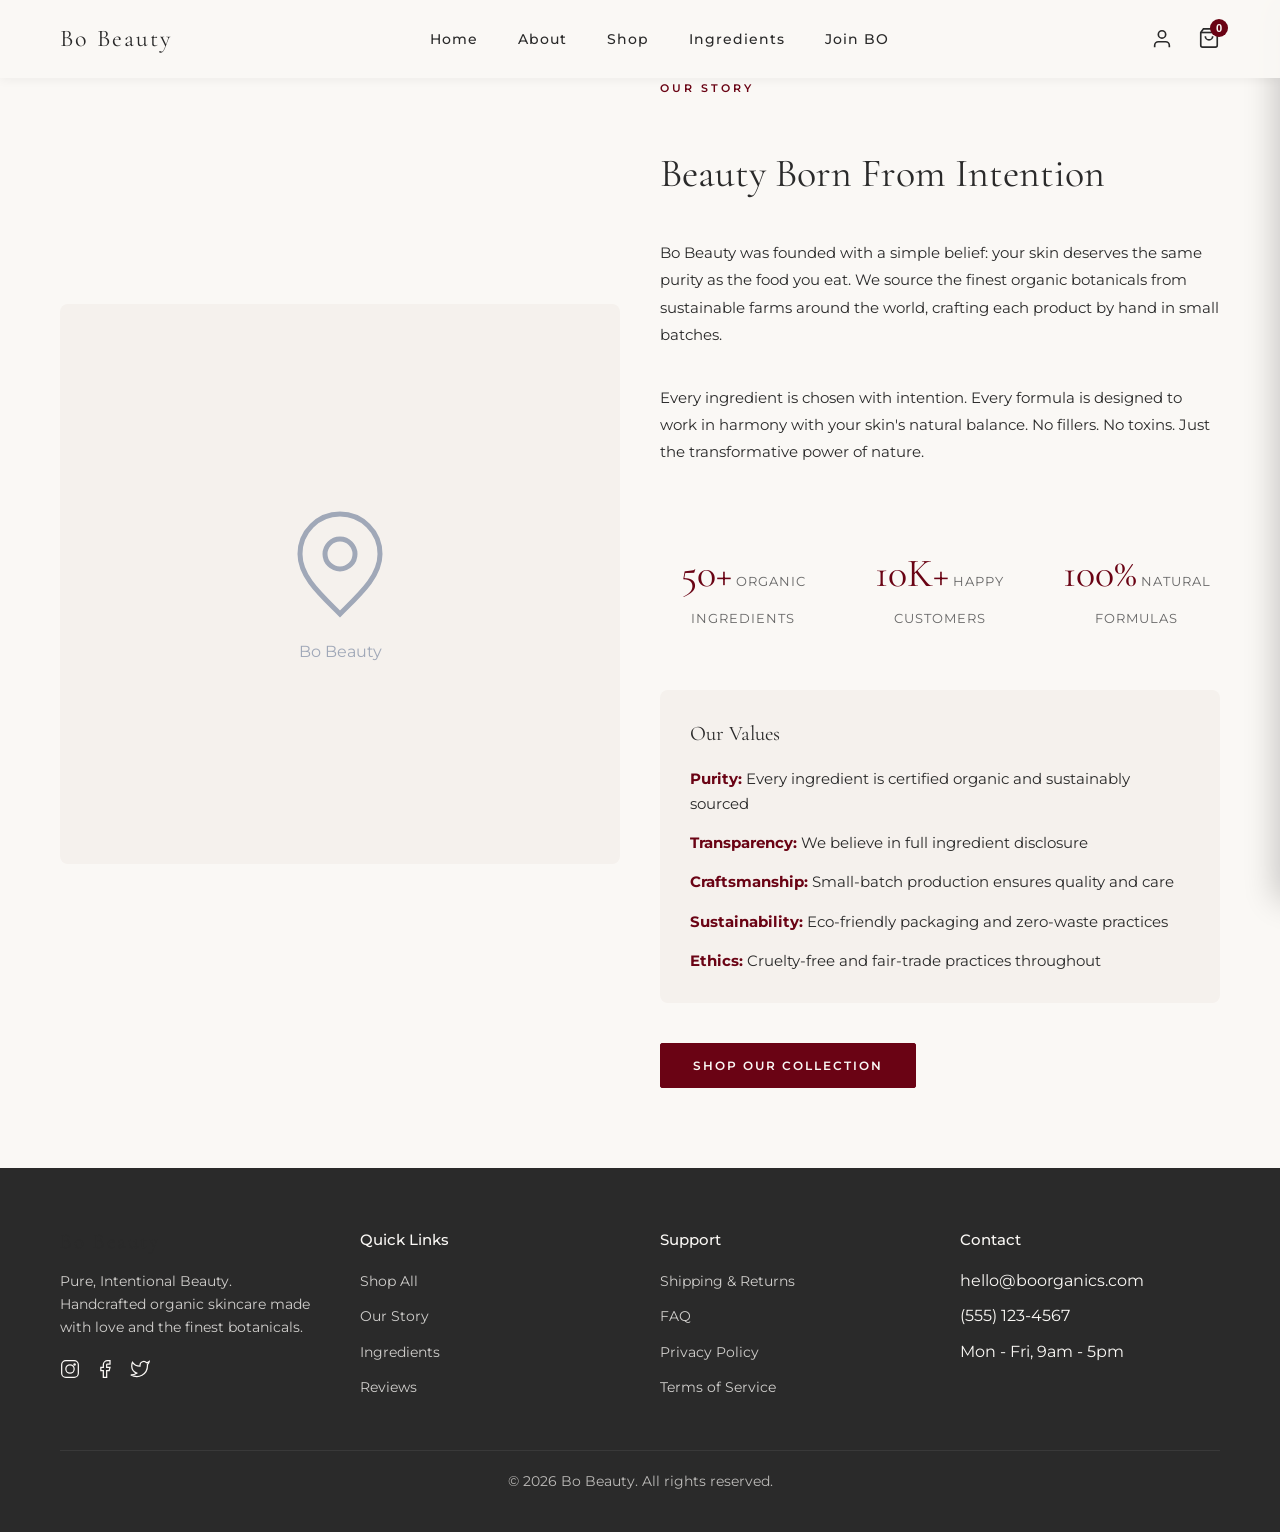
==== commit 8d970426: "Add files via upload" ====
--- a/about.html
+++ b/about.html
@@ -3,7 +3,7 @@
 <head>
   <meta charset="UTF-8">
   <meta name="viewport" content="width=device-width, initial-scale=1.0">
-  <title>Our Story — BO Organics</title>
+  <title>Our Story — Bo Beauty</title>
   <link rel="stylesheet" href="styles.css">
   <link href="https://fonts.googleapis.com/css2?family=Cormorant+Garamond:ital,wght@0,300;0,400;0,500;0,600;0,700;1,300;1,400&family=Montserrat:wght@300;400;500;600&display=swap" rel="stylesheet">
 </head>
@@ -12,7 +12,7 @@
   <!-- Navigation -->
   <nav class="navbar" id="navbar">
     <div class="nav-container">
-      <a href="index.html" class="logo">BO Organics</a>
+      <a href="index.html" class="logo">Bo Beauty</a>
       <button class="nav-toggle" id="navToggle" aria-label="Toggle menu">
         <span></span>
         <span></span>
@@ -53,13 +53,13 @@
               <path d="M12 22c4-4 8-7.5 8-12a8 8 0 10-16 0c0 4.5 4 8 8 12z"/>
               <circle cx="12" cy="10" r="3"/>
             </svg>
-            <span>BO Organics</span>
+            <span>Bo Beauty</span>
           </div>
         </div>
         <div class="about-text-content">
           <p class="section-label">Our Story</p>
           <h1 class="section-title">Beauty Born From Intention</h1>
-          <p class="about-text">BO Organics was founded with a simple belief: your skin deserves the same purity as the food you eat. We source the finest organic botanicals from sustainable farms around the world, crafting each product by hand in small batches.</p>
+          <p class="about-text">Bo Beauty was founded with a simple belief: your skin deserves the same purity as the food you eat. We source the finest organic botanicals from sustainable farms around the world, crafting each product by hand in small batches.</p>
           <p class="about-text">Every ingredient is chosen with intention. Every formula is designed to work in harmony with your skin's natural balance. No fillers. No toxins. Just the transformative power of nature.</p>
 
           <div class="about-stats">
@@ -99,7 +99,7 @@
     <div class="container">
       <div class="footer-grid">
         <div class="footer-brand">
-          <h3 class="logo">BO Organics</h3>
+          <h3 class="logo">Bo Beauty</h3>
           <p>Pure, Intentional Beauty. Handcrafted organic skincare made with love and the finest botanicals.</p>
           <div class="social-links">
             <a href="#" aria-label="Instagram">
@@ -141,7 +141,7 @@
         </div>
       </div>
       <div class="footer-bottom">
-        <p>&copy; 2026 BO Organics. All rights reserved.</p>
+        <p>&copy; 2026 Bo Beauty. All rights reserved.</p>
       </div>
     </div>
   </footer>
--- a/styles.css
+++ b/styles.css
@@ -30,6 +30,126 @@
   background: var(--cream);
   line-height: 1.6;
   overflow-x: hidden;
+}
+
+#app .hero {
+  margin-top: -80px;
+  padding-top: 80px;
+}
+
+/* ===== NAVIGATION SHOP DROPDOWN ===== */
+
+.nav-shop-dropdown {
+  position: relative;
+}
+
+.nav-dropdown-menu {
+  position: absolute;
+  top: calc(100% + 0px);
+  left: -20px;
+  right: -20px;
+  background: var(--bg-light);
+  border-top: 1px solid var(--border);
+  box-shadow: 0 8px 20px rgba(0, 0, 0, 0.08);
+  display: flex;
+  flex-direction: row;
+  gap: 0;
+  opacity: 0;
+  visibility: hidden;
+  transform: translateY(-15px);
+  transition: all 0.3s ease;
+  z-index: 1000;
+  padding: 24px 40px;
+  overflow: visible;
+}
+
+.nav-shop-dropdown:hover .nav-dropdown-menu {
+  opacity: 1;
+  visibility: visible;
+  transform: translateY(0);
+}
+
+.nav-dropdown-item {
+  display: block;
+  padding: 16px 24px;
+  color: var(--text);
+  text-decoration: none;
+  transition: all 0.2s ease;
+  font-size: 0.95rem;
+  border-right: none;
+  flex-shrink: 0;
+  font-weight: 500;
+}
+
+.nav-dropdown-item:last-child {
+  border-right: none;
+}
+
+.nav-dropdown-item:hover {
+  background: var(--cream);
+  color: var(--burgundy);
+}
+
+/* ===== SHOP DROPDOWN STYLES ===== */
+
+.shop-dropdown-group {
+  position: relative;
+  display: inline-block;
+}
+
+.shop-dropdown-menu {
+  position: absolute;
+  top: 100%;
+  left: 0;
+  background: white;
+  border: 1px solid var(--border);
+  border-radius: 8px;
+  box-shadow: 0 4px 12px rgba(0, 0, 0, 0.1);
+  min-width: 180px;
+  opacity: 0;
+  visibility: hidden;
+  transform: translateY(-10px);
+  transition: all 0.3s ease;
+  z-index: 1000;
+  margin-top: 8px;
+  overflow: hidden;
+}
+
+.shop-dropdown-group:hover .shop-dropdown-menu {
+  opacity: 1;
+  visibility: visible;
+  transform: translateY(0);
+}
+
+.shop-dropdown-item {
+  display: block;
+  padding: 12px 16px;
+  color: var(--text);
+  text-decoration: none;
+  transition: all 0.2s ease;
+  font-size: 0.9rem;
+  border-bottom: 1px solid var(--border);
+}
+
+.shop-dropdown-item:last-child {
+  border-bottom: none;
+}
+
+.shop-dropdown-item:hover {
+  background: var(--bg-light);
+  color: var(--burgundy);
+  padding-left: 20px;
+}
+
+/* Add padding to non-hero pages */
+#app .shop-page,
+#app .about-page,
+#app .ingredients-page,
+#app .wishlist-page,
+#app .search-page,
+#app .joinbo-page,
+#app .login-container {
+  margin-top: 0;
 }
 
 .container {
@@ -208,6 +328,55 @@
   color: var(--burgundy);
 }
 
+/* ===== SEARCH BAR ===== */
+.nav-search {
+  display: flex;
+  align-items: center;
+  gap: 0;
+  background: var(--bg-light);
+  border-radius: 4px;
+  padding: 6px 12px;
+  margin-left: auto;
+  margin-right: 20px;
+}
+
+.search-input {
+  border: none;
+  background: transparent;
+  color: var(--text);
+  font-size: 0.85rem;
+  font-family: 'Montserrat', sans-serif;
+  width: 120px;
+  outline: none;
+  padding: 0;
+  transition: width 0.3s;
+}
+
+.search-input::placeholder {
+  color: var(--blue-gray);
+}
+
+.search-input:focus {
+  width: 160px;
+}
+
+.search-btn {
+  background: none;
+  border: none;
+  cursor: pointer;
+  color: var(--text);
+  display: flex;
+  align-items: center;
+  justify-content: center;
+  padding: 4px;
+  margin-left: 8px;
+  transition: color 0.3s;
+}
+
+.search-btn:hover {
+  color: var(--burgundy);
+}
+
 .account-link {
   display: flex;
   align-items: center;
@@ -298,8 +467,8 @@
   align-items: center;
   justify-content: center;
   position: relative;
-  background: url('cover-image.jpg') center center / cover no-repeat;
-  overflow: hidden;
+  background: url('Images/cover.jpg') center 60% / contain no-repeat;
+  overflow: visible;
   margin-top: 60px;
 }
 
@@ -309,7 +478,7 @@
   left: 0;
   width: 100%;
   height: 100%;
-  background: rgba(0, 0, 0, 0.3);
+  background: rgba(0, 0, 0, 0.15);
 }
 
 .hero-content {
@@ -318,7 +487,7 @@
   text-align: center;
   color: var(--cream);
   max-width: 800px;
-  padding: 0 20px;
+  padding: 80px 20px 0;
 }
 
 .hero-subtitle {
@@ -401,6 +570,71 @@
   50% { transform: translateY(10px); }
 }
 
+/* ===== HERO IMAGE COVER SECTION ===== */
+.hero-image-cover {
+  background-size: cover !important;
+  background-position: center !important;
+  background-repeat: no-repeat !important;
+  height: 100vh;
+  width: 100%;
+  display: flex;
+  align-items: flex-end;
+  justify-content: center;
+  position: relative;
+  overflow: hidden;
+  margin: 0;
+  margin-top: -60px;
+  padding-top: 60px;
+}
+
+.hero-overlay-dark {
+  position: absolute;
+  top: 0;
+  left: 0;
+  width: 100%;
+  height: 100%;
+  background: rgba(0, 0, 0, 0.15);
+  z-index: 1;
+}
+
+.hero-content-overlay {
+  position: relative;
+  z-index: 2;
+  display: flex;
+  justify-content: center;
+  align-items: center;
+  padding-bottom: 80px;
+}
+
+.hero-image-cover .hero-buttons .btn {
+  color: var(--cream);
+  border-color: var(--cream);
+  background: transparent;
+  font-weight: 600;
+  padding: 14px 40px;
+  letter-spacing: 1.5px;
+  font-size: 0.9rem;
+}
+
+
+.hero-image-cover .hero-buttons .btn-primary {
+  background: var(--burgundy);
+  color: var(--cream);
+  border-color: var(--burgundy);
+}
+
+
+@keyframes fadeInDown {
+  from {
+    opacity: 0;
+    transform: translateY(-30px);
+  }
+  to {
+    opacity: 1;
+    transform: translateY(0);
+  }
+}
+
 /* ===== FEATURES BANNER ===== */
 .features {
   background: var(--bg-light);
@@ -445,6 +679,45 @@
 /* ===== SHOP SECTION ===== */
 .shop {
   padding: 80px 0;
+}
+
+.shop-page {
+  padding: 80px 0;
+  background: var(--cream);
+  min-height: 100vh;
+}
+
+.joinbo-page {
+  padding: 80px 20px;
+  background: var(--cream);
+  min-height: 100vh;
+}
+
+.shop-header {
+  text-align: center;
+  margin-bottom: 60px;
+}
+
+.shop-filters {
+  margin-bottom: 60px;
+  padding: 40px;
+  background: var(--bg-light);
+  border-radius: 8px;
+}
+
+.filter-section {
+  display: flex;
+  flex-direction: column;
+  gap: 20px;
+}
+
+.filter-title {
+  font-family: 'Cormorant Garamond', serif;
+  font-size: 1.1rem;
+  font-weight: 500;
+  color: var(--text);
+  margin: 0;
+  letter-spacing: 0.5px;
 }
 
 .filter-bar {
@@ -500,8 +773,8 @@
 
 .product-badge {
   position: absolute;
-  top: 15px;
-  right: 15px;
+  top: 12px;
+  left: 12px;
   background: var(--burgundy);
   color: var(--cream);
   padding: 6px 12px;
@@ -797,6 +1070,7 @@
   display: flex;
   align-items: center;
   justify-content: center;
+  margin-top: 30px;
 }
 
 .ingredients-image-placeholder {
@@ -1543,6 +1817,392 @@
   text-transform: uppercase;
 }
 
+/* ===== PRODUCT DETAIL PAGE ===== */
+.product-detail-page {
+  padding: 20px 0 80px 0;
+  background: var(--cream);
+  min-height: 100vh;
+}
+
+.back-link {
+  display: inline-block;
+  color: var(--burgundy);
+  text-decoration: none;
+  font-size: 0.9rem;
+  font-weight: 500;
+  margin-top: 80px;
+  margin-bottom: 40px;
+  transition: all 0.3s;
+}
+
+.back-link:hover {
+  transform: translateX(-5px);
+}
+
+.product-detail-container {
+  display: grid;
+  grid-template-columns: 1fr 1fr;
+  gap: 60px;
+  margin-bottom: 80px;
+  align-items: flex-start;
+}
+
+.product-detail-image {
+  display: flex;
+  align-items: center;
+  justify-content: center;
+  position: sticky;
+  top: 100px;
+}
+
+.product-detail-placeholder {
+  width: 100%;
+  aspect-ratio: 1;
+  background: var(--bg-light);
+  border-radius: 8px;
+  display: flex;
+  align-items: center;
+  justify-content: center;
+  color: var(--blue-gray);
+}
+
+.product-detail-content {
+  display: flex;
+  flex-direction: column;
+  gap: 20px;
+}
+
+.product-detail-label {
+  font-size: 0.75rem;
+  letter-spacing: 2px;
+  text-transform: uppercase;
+  color: var(--burgundy);
+  margin: 0;
+}
+
+.product-detail-title {
+  font-family: 'Cormorant Garamond', serif;
+  font-size: 3rem;
+  font-weight: 400;
+  line-height: 1.2;
+  margin: 0;
+  color: var(--text);
+}
+
+.product-detail-rating {
+  display: flex;
+  align-items: center;
+  gap: 10px;
+}
+
+.product-detail-rating .stars {
+  display: flex;
+  gap: 4px;
+}
+
+.product-detail-rating .stars svg {
+  width: 16px;
+  height: 16px;
+  stroke: var(--burgundy);
+  fill: var(--burgundy);
+}
+
+.rating-text {
+  font-size: 0.9rem;
+  color: var(--text-light);
+}
+
+.product-detail-price {
+  font-family: 'Cormorant Garamond', serif;
+  font-size: 2rem;
+  font-weight: 400;
+  color: var(--burgundy);
+}
+
+.product-detail-description {
+  font-size: 0.95rem;
+  line-height: 1.8;
+  color: var(--text);
+  padding: 20px 0;
+  border-top: 1px solid var(--border);
+  border-bottom: 1px solid var(--border);
+}
+
+.product-detail-info {
+  padding: 20px 0;
+}
+
+.product-detail-info h3 {
+  font-family: 'Cormorant Garamond', serif;
+  font-size: 1.1rem;
+  font-weight: 500;
+  margin-bottom: 12px;
+  color: var(--text);
+}
+
+.product-detail-info ul {
+  list-style: none;
+  padding: 0;
+  margin: 0;
+}
+
+.product-detail-info li {
+  font-size: 0.9rem;
+  line-height: 1.6;
+  color: var(--text);
+  padding-left: 20px;
+  position: relative;
+  margin-bottom: 8px;
+}
+
+.product-detail-info li::before {
+  content: '✓';
+  position: absolute;
+  left: 0;
+  color: var(--burgundy);
+  font-weight: bold;
+}
+
+.product-detail-info p {
+  font-size: 0.9rem;
+  line-height: 1.6;
+  color: var(--text);
+  margin: 0;
+}
+
+.product-detail-actions {
+  display: flex;
+  gap: 20px;
+  align-items: center;
+  padding: 20px 0;
+}
+
+.quantity-selector {
+  display: flex;
+  align-items: center;
+  border: 1px solid var(--border);
+  border-radius: 4px;
+  overflow: hidden;
+}
+
+.quantity-selector button {
+  background: transparent;
+  border: none;
+  width: 40px;
+  height: 40px;
+  cursor: pointer;
+  font-size: 1.2rem;
+  color: var(--text);
+  transition: background 0.3s;
+}
+
+.quantity-selector button:hover {
+  background: var(--bg-light);
+}
+
+.quantity-selector input {
+  width: 50px;
+  border: none;
+  border-left: 1px solid var(--border);
+  border-right: 1px solid var(--border);
+  text-align: center;
+  font-family: 'Montserrat', sans-serif;
+  font-size: 1rem;
+  padding: 0;
+}
+
+.quantity-selector input:focus {
+  outline: none;
+}
+
+.btn-large {
+  padding: 12px 40px;
+  font-size: 1rem;
+  min-width: 200px;
+}
+
+.product-detail-shipping {
+  padding: 20px;
+  background: var(--bg-light);
+  border-radius: 8px;
+}
+
+.product-detail-shipping p {
+  font-size: 0.85rem;
+  margin: 8px 0;
+  color: var(--text);
+}
+
+.related-products-section {
+  padding: 60px 0;
+  border-top: 1px solid var(--border);
+}
+
+.related-products-section h2 {
+  text-align: center;
+  font-family: 'Cormorant Garamond', serif;
+  font-size: 2rem;
+  margin-bottom: 50px;
+  color: var(--text);
+}
+
+/* ===== INGREDIENTS PAGE ===== */
+.ingredients-page {
+  padding: 80px 0;
+  background: var(--cream);
+  min-height: 100vh;
+}
+
+.ingredients-cta {
+  padding: 80px 0;
+  background: var(--bg-light);
+}
+
+.ingredients-cta-grid {
+  display: grid;
+  grid-template-columns: 1fr 1fr;
+  gap: 60px;
+  align-items: center;
+}
+
+.ingredients-cta-content {
+  display: flex;
+  flex-direction: column;
+  gap: 20px;
+}
+
+.ingredients-cta-image {
+  height: 500px;
+  border-radius: 4px;
+  overflow: hidden;
+  box-shadow: 0 10px 30px rgba(0, 0, 0, 0.1);
+  background: var(--bg-light);
+}
+
+.ingredients-cta-image img {
+  width: 100%;
+  height: 100%;
+  object-fit: contain;
+  object-position: center;
+}
+
+.cta-content {
+  display: flex;
+  flex-direction: column;
+  gap: 20px;
+  align-items: center;
+  text-align: center;
+}
+
+.ingredients-cta-content h2 {
+  font-family: 'Cormorant Garamond', serif;
+  font-size: 2.5rem;
+  font-weight: 400;
+  color: var(--text);
+  margin: 0;
+}
+
+.ingredients-cta-content p {
+  font-size: 1rem;
+  line-height: 1.8;
+  color: var(--text-light);
+  margin: 0;
+}
+
+.cta-content h2 {
+  font-family: 'Cormorant Garamond', serif;
+  font-size: 2.5rem;
+  font-weight: 400;
+  color: var(--text);
+  margin: 0;
+}
+
+.cta-content p {
+  font-size: 1rem;
+  color: var(--text-light);
+  margin: 0;
+}
+
+.ingredient-commitment {
+  margin-top: 40px;
+  padding: 30px;
+  background: var(--cream);
+  border-radius: 8px;
+  border-left: 4px solid var(--burgundy);
+}
+
+.ingredient-commitment h3 {
+  font-family: 'Cormorant Garamond', serif;
+  font-size: 1.3rem;
+  font-weight: 500;
+  margin-top: 0;
+  color: var(--text);
+}
+
+.ingredient-commitment p {
+  font-size: 0.95rem;
+  line-height: 1.8;
+  color: var(--text);
+  margin: 0;
+}
+
+.ingredient-item p {
+  font-size: 0.85rem;
+  color: var(--text-light);
+  margin-bottom: 0;
+}
+
+/* ===== ABOUT PAGE ===== */
+.about-page {
+  padding: 80px 0;
+  background: var(--cream);
+}
+
+.about-text-content {
+  display: flex;
+  flex-direction: column;
+  gap: 20px;
+}
+
+.about-text-content h1 {
+  margin-top: 10px;
+}
+
+.about-values {
+  margin-top: 40px;
+  padding: 30px;
+  background: var(--bg-light);
+  border-radius: 8px;
+}
+
+.about-values h3 {
+  margin-bottom: 20px;
+  font-size: 1.3rem;
+}
+
+.about-values ul {
+  list-style: none;
+  display: grid;
+  grid-template-columns: 1fr;
+  gap: 15px;
+}
+
+.about-values li {
+  font-size: 0.95rem;
+  line-height: 1.6;
+  color: var(--text);
+  padding-left: 0;
+}
+
+.about-values strong {
+  color: var(--burgundy);
+}
+
+.about-text-content .btn {
+  align-self: flex-start;
+  margin-top: 20px;
+}
+
 /* ===== EXPERIENCE MODAL ===== */
 .experience-overlay {
   position: fixed;
@@ -1649,6 +2309,41 @@
     display: none;
   }
 
+  .nav-links.open {
+    display: flex;
+    position: absolute;
+    top: 60px;
+    left: 0;
+    width: 100%;
+    flex-direction: column;
+    gap: 0;
+    background: var(--cream);
+    padding: 20px 0;
+    border-top: 1px solid var(--border);
+    z-index: 999;
+  }
+
+  .nav-links.open li {
+    padding: 12px 20px;
+  }
+
+  .nav-links.open a {
+    color: var(--text);
+  }
+
+  .nav-search {
+    display: flex;
+    margin-right: 10px;
+  }
+
+  .search-input {
+    width: 100px;
+  }
+
+  .search-input:focus {
+    width: 130px;
+  }
+
   .hero-title {
     font-size: 2.5rem;
   }
@@ -1656,6 +2351,15 @@
   .hero-buttons {
     flex-direction: column;
     align-items: center;
+  }
+
+  .ingredients-cta-grid {
+    grid-template-columns: 1fr;
+    gap: 40px;
+  }
+
+  .ingredients-cta-image {
+    height: 400px;
   }
 
   .features-grid {
@@ -1764,7 +2468,7 @@
 }
 
 .hero-title {
-  animation: fadeSlideUp 1s ease 0.5s both, float 4s ease-in-out 1.5s infinite;
+  animation: fadeSlideUp 1s ease 0.5s both;
   animation-play-state: running;
 }
 
@@ -2028,10 +2732,7 @@
   transform: scale(1.1);
 }
 
-/* Animate badges */
-.product-badge {
-  animation: rotate-badge 3s ease-in-out infinite;
-}
+/* Badges styling - animation removed */
 
 .add-to-cart {
   transition: background 0.3s, color 0.3s, transform 0.2s cubic-bezier(0.16, 1, 0.3, 1);
@@ -2180,3 +2881,1584 @@
   }
 }
 
+/* ===== LOGIN PAGE ===== */
+.login-container {
+  min-height: 100vh;
+  display: flex;
+  align-items: center;
+  justify-content: center;
+  background: var(--cream);
+  padding: 100px 20px;
+  margin-top: 60px;
+}
+
+.login-box {
+  width: 100%;
+  max-width: 400px;
+  background: white;
+  border: 1px solid var(--border);
+  border-radius: 4px;
+  padding: 60px 40px;
+  box-shadow: 0 2px 10px rgba(0, 0, 0, 0.05);
+}
+
+.login-header {
+  text-align: center;
+  margin-bottom: 40px;
+}
+
+.login-header h1 {
+  font-family: 'Cormorant Garamond', serif;
+  font-size: 2rem;
+  margin-bottom: 10px;
+  color: var(--text);
+}
+
+.login-header p {
+  color: var(--text-light);
+  font-size: 0.9rem;
+}
+
+.form-group {
+  margin-bottom: 25px;
+}
+
+.form-group label {
+  display: block;
+  font-family: 'Montserrat', sans-serif;
+  font-size: 0.85rem;
+  font-weight: 600;
+  letter-spacing: 0.5px;
+  margin-bottom: 8px;
+  color: var(--text);
+}
+
+.form-group input {
+  width: 100%;
+  padding: 12px 15px;
+  border: 1px solid var(--border);
+  border-radius: 4px;
+  font-family: 'Montserrat', sans-serif;
+  font-size: 0.9rem;
+  color: var(--text);
+  transition: border-color 0.3s, box-shadow 0.3s;
+  box-sizing: border-box;
+}
+
+.form-group input:focus {
+  outline: none;
+  border-color: var(--burgundy);
+  box-shadow: 0 0 0 2px rgba(106, 3, 20, 0.1);
+}
+
+.form-group input::placeholder {
+  color: var(--text-light);
+}
+
+.remember-forgot {
+  display: flex;
+  justify-content: space-between;
+  align-items: center;
+  margin-bottom: 30px;
+  font-size: 0.85rem;
+}
+
+.remember-forgot label {
+  margin: 0;
+  display: flex;
+  align-items: center;
+  cursor: pointer;
+}
+
+.remember-forgot input[type="checkbox"] {
+  margin-right: 6px;
+  cursor: pointer;
+  width: auto;
+  padding: 0;
+  border: none;
+}
+
+.remember-forgot a {
+  color: var(--burgundy);
+  text-decoration: none;
+  transition: color 0.3s;
+}
+
+.remember-forgot a:hover {
+  color: var(--text);
+  text-decoration: underline;
+}
+
+.login-btn {
+  width: 100%;
+  padding: 14px;
+  background: var(--burgundy);
+  color: var(--cream);
+  border: none;
+  border-radius: 4px;
+  font-family: 'Montserrat', sans-serif;
+  font-size: 0.85rem;
+  font-weight: 600;
+  letter-spacing: 1px;
+  cursor: pointer;
+  transition: background 0.3s, transform 0.2s;
+  text-transform: uppercase;
+}
+
+.login-btn:hover {
+  background: #5a0210;
+  transform: translateY(-2px);
+}
+
+.login-btn:active {
+  transform: translateY(0);
+}
+
+.signup-link {
+  text-align: center;
+  margin-top: 25px;
+  font-size: 0.9rem;
+  color: var(--text-light);
+}
+
+.signup-link a {
+  color: var(--burgundy);
+  text-decoration: none;
+  font-weight: 600;
+  transition: color 0.3s;
+}
+
+.signup-link a:hover {
+  color: var(--text);
+  text-decoration: underline;
+}
+
+/* ===== INGREDIENT DETAIL PAGE ===== */
+.ingredient-detail-page {
+  padding: 80px 0;
+  background: var(--cream);
+  min-height: 100vh;
+}
+
+.back-link {
+  display: inline-block;
+  color: var(--burgundy);
+  text-decoration: none;
+  font-family: 'Montserrat', sans-serif;
+  font-size: 0.9rem;
+  font-weight: 600;
+  margin-bottom: 40px;
+  transition: color 0.3s;
+}
+
+.back-link:hover {
+  color: var(--text);
+}
+
+.ingredient-detail-grid {
+  display: grid;
+  grid-template-columns: 1fr 1fr;
+  gap: 60px;
+  align-items: flex-start;
+  margin-bottom: 60px;
+}
+
+.ingredient-detail-image {
+  height: 400px;
+  border-radius: 4px;
+  overflow: hidden;
+  box-shadow: 0 10px 30px rgba(0, 0, 0, 0.1);
+  position: sticky;
+  top: 100px;
+}
+
+.ingredient-image-placeholder {
+  width: 100%;
+  height: 100%;
+  background: var(--bg-light);
+}
+
+.ingredient-detail-content h1 {
+  font-family: 'Cormorant Garamond', serif;
+  font-size: 2.5rem;
+  margin-bottom: 15px;
+  color: var(--text);
+}
+
+.ingredient-short-desc {
+  font-size: 1.1rem;
+  color: var(--burgundy);
+  font-weight: 600;
+  margin-bottom: 30px;
+}
+
+.ingredient-detail-text {
+  margin-bottom: 40px;
+}
+
+.ingredient-detail-text p {
+  font-size: 1rem;
+  line-height: 1.8;
+  color: var(--text-light);
+}
+
+.ingredient-benefits {
+  margin-bottom: 40px;
+}
+
+.ingredient-benefits h3 {
+  font-family: 'Cormorant Garamond', serif;
+  font-size: 1.5rem;
+  margin-bottom: 15px;
+  color: var(--text);
+}
+
+.ingredient-benefits ul {
+  list-style: none;
+  padding: 0;
+}
+
+.ingredient-benefits li {
+  padding: 10px 0;
+  padding-left: 25px;
+  position: relative;
+  color: var(--text-light);
+  line-height: 1.6;
+}
+
+.ingredient-benefits li::before {
+  content: '✓';
+  position: absolute;
+  left: 0;
+  color: var(--burgundy);
+  font-weight: 600;
+}
+
+.ingredient-products {
+  margin-bottom: 40px;
+  padding: 25px;
+  background: var(--bg-light);
+  border-radius: 4px;
+}
+
+.ingredient-products h3 {
+  font-family: 'Cormorant Garamond', serif;
+  font-size: 1.5rem;
+  margin-bottom: 10px;
+  color: var(--text);
+}
+
+.ingredient-products p {
+  color: var(--text-light);
+  margin: 0;
+}
+
+.ingredient-detail-cta {
+  margin-top: 40px;
+}
+
+@media (max-width: 768px) {
+  .ingredient-detail-grid {
+    grid-template-columns: 1fr;
+    gap: 40px;
+  }
+
+  .ingredient-detail-image {
+    height: 300px;
+    position: static;
+  }
+
+  .ingredient-detail-content h1 {
+    font-size: 2rem;
+  }
+}
+
+
+/* ===== PRODUCT DETAIL PAGE ===== */
+.product-detail-page {
+  padding: 40px 0;
+  min-height: calc(100vh - 200px);
+}
+
+.back-link {
+  display: inline-block;
+  margin-bottom: 30px;
+  color: var(--burgundy);
+  text-decoration: none;
+  font-weight: 500;
+  transition: color 0.3s;
+}
+
+.back-link:hover {
+  color: var(--dark);
+}
+
+.product-detail-container {
+  display: grid;
+  grid-template-columns: 1fr 1fr;
+  gap: 60px;
+  align-items: start;
+}
+
+.product-detail-image {
+  display: flex;
+  justify-content: center;
+  align-items: center;
+}
+
+.product-image-large {
+  width: 100%;
+  max-width: 500px;
+  aspect-ratio: 1;
+  border-radius: 8px;
+  overflow: hidden;
+  background: var(--light-bg);
+}
+
+.product-image-placeholder-large {
+  width: 100%;
+  height: 100%;
+  display: flex;
+  align-items: center;
+  justify-content: center;
+  color: var(--border);
+}
+
+.product-detail-info h1 {
+  font-family: 'Cormorant Garamond', serif;
+  font-size: 3rem;
+  line-height: 1.2;
+  margin-bottom: 10px;
+  color: var(--dark);
+}
+
+.product-detail-category {
+  color: var(--burgundy);
+  font-weight: 600;
+  letter-spacing: 2px;
+  text-transform: uppercase;
+  font-size: 0.85rem;
+  margin-bottom: 15px;
+}
+
+.product-detail-price {
+  font-size: 1.8rem;
+  color: var(--burgundy);
+  font-weight: 500;
+  margin-bottom: 30px;
+}
+
+.product-detail-description,
+.product-detail-benefits,
+.product-detail-usage,
+.product-detail-ingredients {
+  margin-bottom: 30px;
+}
+
+.product-detail-description h3,
+.product-detail-benefits h3,
+.product-detail-usage h3,
+.product-detail-ingredients h3 {
+  font-family: 'Cormorant Garamond', serif;
+  font-size: 1.4rem;
+  color: var(--dark);
+  margin-bottom: 12px;
+  font-weight: 500;
+}
+
+.product-detail-description p,
+.product-detail-usage p,
+.product-detail-ingredients p {
+  color: var(--text);
+  line-height: 1.8;
+  font-size: 1rem;
+}
+
+.product-detail-benefits ul {
+  list-style: none;
+  padding: 0;
+}
+
+.product-detail-benefits li {
+  color: var(--text);
+  line-height: 1.8;
+  padding-left: 25px;
+  position: relative;
+  margin-bottom: 10px;
+}
+
+.product-detail-benefits li::before {
+  content: '✓';
+  position: absolute;
+  left: 0;
+  color: var(--burgundy);
+  font-weight: bold;
+}
+
+.product-detail-actions {
+  margin-top: 40px;
+}
+
+.add-to-cart-detail {
+  width: 100%;
+  padding: 15px;
+  font-size: 1rem;
+}
+
+@media (max-width: 768px) {
+  .product-detail-container {
+    grid-template-columns: 1fr;
+    gap: 30px;
+  }
+
+  .product-detail-info h1 {
+    font-size: 2rem;
+  }
+
+  .product-detail-image {
+    order: -1;
+  }
+
+  .product-image-large {
+    max-width: 300px;
+  }
+}
+
+/* ===== WISHLIST STYLES ===== */
+
+/* Wishlist Button (Heart Icon) */
+.wishlist-btn {
+  position: absolute;
+  top: 12px;
+  right: 12px;
+  width: 40px;
+  height: 40px;
+  background: transparent;
+  border: 1px solid var(--border);
+  border-radius: 50%;
+  display: flex;
+  align-items: center;
+  justify-content: center;
+  cursor: pointer;
+  transition: all 0.3s ease;
+  color: var(--text);
+  z-index: 2;
+  padding: 0;
+}
+
+.wishlist-btn:hover {
+  border-color: var(--burgundy);
+  color: var(--burgundy);
+  background: rgba(106, 3, 20, 0.05);
+}
+
+.wishlist-btn.wishlisted {
+  color: var(--burgundy);
+  border-color: var(--burgundy);
+  background: rgba(106, 3, 20, 0.08);
+}
+
+.wishlist-btn.wishlisted svg {
+  fill: var(--burgundy);
+  stroke: var(--burgundy);
+}
+
+.wishlist-btn svg {
+  width: 20px;
+  height: 20px;
+}
+
+/* Product Card with Wishlist Button */
+.product-card {
+  position: relative;
+}
+
+/* Product Detail Header with Wishlist */
+.product-detail-header {
+  display: flex;
+  align-items: flex-start;
+  gap: 20px;
+  margin-bottom: 20px;
+  position: relative;
+}
+
+.product-detail-header h1 {
+  flex: 1;
+  margin: 0;
+}
+
+.product-detail-header .wishlist-btn {
+  position: static;
+  margin-top: 5px;
+}
+
+/* Wishlist Page */
+.wishlist-page {
+  padding: 100px 0 80px 0;
+  background: var(--cream);
+  min-height: calc(100vh - 180px);
+}
+
+.wishlist-page .section-label,
+.wishlist-page .section-title {
+  margin-bottom: 50px;
+}
+
+.wishlist-empty {
+  display: flex;
+  align-items: center;
+  justify-content: center;
+  min-height: 400px;
+  margin: 40px 0;
+}
+
+.empty-state {
+  text-align: center;
+}
+
+.empty-state svg {
+  color: var(--text-light);
+  margin-bottom: 20px;
+  opacity: 0.5;
+}
+
+.empty-state h2 {
+  font-family: 'Cormorant Garamond', serif;
+  font-size: 2rem;
+  color: var(--text);
+  margin-bottom: 10px;
+  font-weight: 400;
+}
+
+.empty-state p {
+  color: var(--text-light);
+  margin-bottom: 30px;
+}
+
+/* Wishlist Grid */
+.wishlist-grid {
+  display: grid;
+  grid-template-columns: repeat(auto-fill, minmax(280px, 1fr));
+  gap: 30px;
+  margin-bottom: 60px;
+}
+
+.wishlist-item {
+  background: white;
+  border: 1px solid var(--border);
+  border-radius: 8px;
+  overflow: hidden;
+  transition: all 0.3s ease;
+  display: flex;
+  flex-direction: column;
+  cursor: pointer;
+}
+
+.wishlist-item:hover {
+  border-color: var(--burgundy);
+  box-shadow: 0 4px 12px rgba(0, 0, 0, 0.08);
+}
+
+.wishlist-item-image {
+  width: 100%;
+  height: 200px;
+  background: var(--bg-light);
+  display: flex;
+  align-items: center;
+  justify-content: center;
+  overflow: hidden;
+}
+
+.wishlist-item-image .product-image-placeholder {
+  width: 100%;
+  height: 100%;
+  display: flex;
+  align-items: center;
+  justify-content: center;
+  color: var(--text-light);
+}
+
+.wishlist-item-info {
+  padding: 20px;
+  display: flex;
+  flex-direction: column;
+  flex: 1;
+}
+
+.wishlist-item-name {
+  font-family: 'Cormorant Garamond', serif;
+  font-size: 1.3rem;
+  color: var(--text);
+  margin-bottom: 8px;
+  font-weight: 400;
+}
+
+.wishlist-item-category {
+  font-size: 0.85rem;
+  color: var(--text-light);
+  text-transform: uppercase;
+  letter-spacing: 1px;
+  margin-bottom: 10px;
+}
+
+.wishlist-item-price {
+  font-family: 'Cormorant Garamond', serif;
+  font-size: 1.5rem;
+  color: var(--burgundy);
+  font-weight: 600;
+  margin-bottom: 15px;
+}
+
+.wishlist-item-actions {
+  display: flex;
+  gap: 10px;
+  margin-top: auto;
+}
+
+.wishlist-item-actions .btn {
+  flex: 1;
+  padding: 10px;
+  font-size: 0.9rem;
+}
+
+.wishlist-item-actions .btn-primary {
+  flex: 1.5;
+}
+
+.btn-outline {
+  background: white;
+  color: var(--burgundy);
+  border: 1px solid var(--border);
+  transition: all 0.3s ease;
+}
+
+.btn-outline:hover {
+  border-color: var(--burgundy);
+  color: var(--burgundy);
+  background: rgba(106, 3, 20, 0.05);
+}
+
+/* Responsive Wishlist Grid */
+@media (max-width: 1024px) {
+  .wishlist-grid {
+    grid-template-columns: repeat(auto-fill, minmax(250px, 1fr));
+    gap: 25px;
+  }
+}
+
+@media (max-width: 768px) {
+  .wishlist-page {
+    padding: 60px 0;
+  }
+
+  .wishlist-grid {
+    grid-template-columns: repeat(auto-fill, minmax(200px, 1fr));
+    gap: 20px;
+  }
+
+  .wishlist-item-name {
+    font-size: 1.1rem;
+  }
+
+  .wishlist-item-price {
+    font-size: 1.3rem;
+  }
+
+  .wishlist-item-actions {
+    flex-direction: column;
+  }
+
+  .wishlist-item-actions .btn {
+    flex: 1;
+  }
+}
+
+@media (max-width: 480px) {
+  .wishlist-grid {
+    grid-template-columns: 1fr;
+  }
+
+  .product-detail-header {
+    flex-direction: column;
+  }
+
+  .product-detail-header .wishlist-btn {
+    align-self: flex-start;
+  }
+}
+
+/* ===== SEARCH RESULTS STYLES ===== */
+
+.search-page {
+  padding: 100px 0 80px 0;
+  background: var(--cream);
+  min-height: calc(100vh - 180px);
+}
+
+.search-header {
+  margin-bottom: 50px;
+  position: relative;
+}
+
+.search-header .back-link {
+  display: inline-block;
+  margin-bottom: 20px;
+  color: var(--burgundy);
+  text-decoration: none;
+  font-size: 0.95rem;
+  transition: all 0.3s ease;
+}
+
+.search-header .back-link:hover {
+  transform: translateX(-5px);
+}
+
+.search-header .section-title {
+  margin-bottom: 10px;
+}
+
+.search-term {
+  font-size: 1.1rem;
+  color: var(--text-light);
+  margin-bottom: 8px;
+}
+
+.search-term strong {
+  color: var(--burgundy);
+  font-weight: 600;
+}
+
+.results-count {
+  font-size: 0.95rem;
+  color: var(--text-light);
+  margin-bottom: 30px;
+}
+
+.search-filters {
+  margin-bottom: 40px;
+}
+
+.search-filters .filter-section {
+  padding: 20px;
+  background: white;
+  border: 1px solid var(--border);
+  border-radius: 8px;
+}
+
+.search-filters .filter-title {
+  font-size: 0.95rem;
+  font-weight: 600;
+  text-transform: uppercase;
+  letter-spacing: 1px;
+  color: var(--text);
+  margin-bottom: 15px;
+}
+
+.search-filters .filter-buttons {
+  display: flex;
+  flex-wrap: wrap;
+  gap: 10px;
+}
+
+.search-filter-btn {
+  padding: 8px 16px;
+  border: 1px solid var(--border);
+  background: white;
+  color: var(--text);
+  border-radius: 20px;
+  cursor: pointer;
+  transition: all 0.3s ease;
+  font-size: 0.9rem;
+}
+
+.search-filter-btn:hover {
+  border-color: var(--burgundy);
+  color: var(--burgundy);
+}
+
+.search-filter-btn.active {
+  background: var(--burgundy);
+  color: white;
+  border-color: var(--burgundy);
+}
+
+.search-results-grid {
+  display: grid;
+  grid-template-columns: repeat(auto-fill, minmax(280px, 1fr));
+  gap: 30px;
+  margin-bottom: 60px;
+}
+
+.search-result-card {
+  background: white;
+  border: 1px solid var(--border);
+  border-radius: 8px;
+  overflow: hidden;
+  transition: all 0.3s ease;
+}
+
+.search-result-card:hover {
+  border-color: var(--burgundy);
+  box-shadow: 0 4px 12px rgba(0, 0, 0, 0.08);
+}
+
+.search-empty {
+  display: flex;
+  align-items: center;
+  justify-content: center;
+  min-height: 400px;
+  margin: 40px 0;
+}
+
+.search-empty .empty-state {
+  text-align: center;
+  max-width: 500px;
+}
+
+.search-empty svg {
+  color: var(--text-light);
+  margin-bottom: 20px;
+  opacity: 0.5;
+}
+
+.search-empty h2 {
+  font-family: 'Cormorant Garamond', serif;
+  font-size: 2rem;
+  color: var(--text);
+  margin-bottom: 15px;
+  font-weight: 400;
+}
+
+.search-empty p {
+  color: var(--text-light);
+  margin-bottom: 15px;
+  font-size: 1rem;
+}
+
+.search-empty .suggestions {
+  margin-bottom: 30px !important;
+  font-size: 0.95rem;
+}
+
+.search-empty .btn {
+  display: inline-block;
+}
+
+/* Responsive Search Results */
+@media (max-width: 1024px) {
+  .search-results-grid {
+    grid-template-columns: repeat(auto-fill, minmax(250px, 1fr));
+    gap: 25px;
+  }
+
+  .search-filters .filter-buttons {
+    gap: 8px;
+  }
+
+  .search-filter-btn {
+    padding: 7px 14px;
+    font-size: 0.85rem;
+  }
+}
+
+@media (max-width: 768px) {
+  .search-page {
+    padding: 60px 0;
+  }
+
+  .search-header {
+    margin-bottom: 40px;
+  }
+
+  .search-header .section-title {
+    font-size: 2rem;
+  }
+
+  .search-results-grid {
+    grid-template-columns: repeat(auto-fill, minmax(200px, 1fr));
+    gap: 20px;
+  }
+
+  .search-filters .filter-buttons {
+    flex-wrap: wrap;
+    gap: 8px;
+  }
+
+  .search-filter-btn {
+    padding: 6px 12px;
+    font-size: 0.8rem;
+  }
+}
+
+@media (max-width: 480px) {
+  .search-results-grid {
+    grid-template-columns: 1fr;
+  }
+
+  .search-header .section-title {
+    font-size: 1.5rem;
+  }
+
+  .search-term {
+    font-size: 1rem;
+  }
+
+  .search-filters .filter-buttons {
+    gap: 6px;
+  }
+
+  .search-filter-btn {
+    padding: 6px 10px;
+    font-size: 0.75rem;
+  }
+}
+
+/* ===== IMAGE GALLERY STYLES ===== */
+
+.product-gallery {
+  position: relative;
+}
+
+.gallery-main {
+  position: relative;
+  width: 100%;
+  aspect-ratio: 1;
+  background: var(--bg-light);
+  border-radius: 8px;
+  overflow: hidden;
+  display: flex;
+  align-items: center;
+  justify-content: center;
+  margin-bottom: 20px;
+}
+
+.gallery-main-image {
+  width: 100%;
+  height: 100%;
+  object-fit: cover;
+  display: block;
+}
+
+.gallery-main-image.loading {
+  opacity: 0.5;
+}
+
+.product-image-placeholder-large {
+  display: flex;
+  align-items: center;
+  justify-content: center;
+  color: var(--text-light);
+  width: 100%;
+  height: 100%;
+}
+
+.gallery-controls {
+  position: absolute;
+  top: 50%;
+  left: 0;
+  right: 0;
+  transform: translateY(-50%);
+  display: flex;
+  justify-content: space-between;
+  padding: 0 15px;
+  z-index: 5;
+  pointer-events: none;
+}
+
+.gallery-prev,
+.gallery-next {
+  width: 44px;
+  height: 44px;
+  background: rgba(255, 255, 255, 0.9);
+  border: 1px solid var(--border);
+  border-radius: 50%;
+  display: flex;
+  align-items: center;
+  justify-content: center;
+  cursor: pointer;
+  transition: all 0.3s ease;
+  color: var(--text);
+  font-size: 1.5rem;
+  pointer-events: all;
+  font-weight: 300;
+  line-height: 1;
+}
+
+.gallery-prev:hover,
+.gallery-next:hover {
+  background: white;
+  border-color: var(--burgundy);
+  color: var(--burgundy);
+  box-shadow: 0 2px 8px rgba(0, 0, 0, 0.1);
+}
+
+.gallery-prev:active,
+.gallery-next:active {
+  transform: scale(0.95);
+}
+
+/* Gallery Thumbnails */
+.gallery-thumbnails {
+  display: flex;
+  gap: 12px;
+  overflow-x: auto;
+  padding: 0;
+  scroll-behavior: smooth;
+}
+
+.gallery-thumbnails::-webkit-scrollbar {
+  height: 6px;
+}
+
+.gallery-thumbnails::-webkit-scrollbar-track {
+  background: var(--bg-light);
+  border-radius: 3px;
+}
+
+.gallery-thumbnails::-webkit-scrollbar-thumb {
+  background: var(--border);
+  border-radius: 3px;
+}
+
+.gallery-thumbnails::-webkit-scrollbar-thumb:hover {
+  background: var(--text-light);
+}
+
+.gallery-thumbnail {
+  width: 80px;
+  height: 80px;
+  flex-shrink: 0;
+  background: var(--bg-light);
+  border: 2px solid transparent;
+  border-radius: 6px;
+  overflow: hidden;
+  display: flex;
+  align-items: center;
+  justify-content: center;
+  transition: all 0.3s ease;
+  position: relative;
+}
+
+.gallery-thumbnail img {
+  width: 100%;
+  height: 100%;
+  object-fit: cover;
+  display: block;
+}
+
+.product-image-placeholder-small {
+  width: 100%;
+  height: 100%;
+  display: flex;
+  align-items: center;
+  justify-content: center;
+  color: var(--text-light);
+}
+
+.gallery-thumbnail:hover {
+  border-color: var(--text-light);
+  cursor: pointer;
+}
+
+.gallery-thumbnail.active {
+  border-color: var(--burgundy);
+  box-shadow: inset 0 0 0 1px var(--burgundy);
+}
+
+/* Responsive Gallery */
+@media (max-width: 768px) {
+  .gallery-controls {
+    padding: 0 10px;
+  }
+
+  .gallery-prev,
+  .gallery-next {
+    width: 36px;
+    height: 36px;
+    font-size: 1.2rem;
+  }
+
+  .gallery-thumbnail {
+    width: 70px;
+    height: 70px;
+  }
+
+  .gallery-thumbnails {
+    gap: 10px;
+  }
+}
+
+@media (max-width: 480px) {
+  .gallery-main {
+    aspect-ratio: 1;
+    margin-bottom: 15px;
+  }
+
+  .gallery-controls {
+    padding: 0 8px;
+  }
+
+  .gallery-prev,
+  .gallery-next {
+    width: 32px;
+    height: 32px;
+    font-size: 1rem;
+  }
+
+  .gallery-thumbnail {
+    width: 60px;
+    height: 60px;
+  }
+
+  .gallery-thumbnails {
+    gap: 8px;
+  }
+
+  .product-image-placeholder-large svg {
+    width: 80px;
+    height: 80px;
+  }
+}
+
+/* ===== RELATED PRODUCTS STYLES ===== */
+
+.related-products-section {
+  padding: 80px 0;
+  background: white;
+  border-top: 1px solid var(--border);
+  margin-top: 60px;
+}
+
+.related-products-section .section-label {
+  font-size: 0.85rem;
+  font-weight: 600;
+  text-transform: uppercase;
+  letter-spacing: 1px;
+  color: var(--text-light);
+  margin-bottom: 10px;
+}
+
+.related-products-section .section-title {
+  font-family: 'Cormorant Garamond', serif;
+  font-size: 2.5rem;
+  color: var(--text);
+  margin-bottom: 50px;
+  font-weight: 400;
+}
+
+.related-products-grid {
+  display: grid;
+  grid-template-columns: repeat(auto-fit, minmax(240px, 1fr));
+  gap: 30px;
+  margin-bottom: 0;
+}
+
+.related-product-card {
+  background: var(--cream);
+  border: 1px solid var(--border);
+  border-radius: 8px;
+  overflow: hidden;
+  transition: all 0.3s ease;
+  display: flex;
+  flex-direction: column;
+  position: relative;
+}
+
+.related-product-card:hover {
+  border-color: var(--burgundy);
+  box-shadow: 0 4px 12px rgba(0, 0, 0, 0.08);
+}
+
+.related-product-image {
+  width: 100%;
+  aspect-ratio: 1;
+  background: var(--bg-light);
+  display: flex;
+  align-items: center;
+  justify-content: center;
+  overflow: hidden;
+  position: relative;
+}
+
+.related-product-image img {
+  width: 100%;
+  height: 100%;
+  object-fit: cover;
+  display: block;
+}
+
+.related-product-image .product-image-placeholder {
+  width: 100%;
+  height: 100%;
+  display: flex;
+  align-items: center;
+  justify-content: center;
+  color: var(--text-light);
+}
+
+.related-product-info {
+  padding: 20px;
+  display: flex;
+  flex-direction: column;
+  flex: 1;
+}
+
+.related-product-name {
+  font-family: 'Cormorant Garamond', serif;
+  font-size: 1.2rem;
+  color: var(--text);
+  margin-bottom: 5px;
+  font-weight: 400;
+}
+
+.related-product-category {
+  font-size: 0.75rem;
+  color: var(--text-light);
+  text-transform: uppercase;
+  letter-spacing: 1px;
+  margin-bottom: 10px;
+}
+
+.related-product-price {
+  font-family: 'Cormorant Garamond', serif;
+  font-size: 1.4rem;
+  color: var(--burgundy);
+  font-weight: 600;
+  margin-bottom: 15px;
+}
+
+.btn-sm {
+  padding: 8px 16px;
+  font-size: 0.85rem;
+  font-weight: 500;
+  border-radius: 4px;
+}
+
+.no-related {
+  grid-column: 1 / -1;
+  text-align: center;
+  color: var(--text-light);
+  padding: 40px 20px;
+  font-size: 1rem;
+}
+
+/* Responsive Related Products */
+@media (max-width: 1024px) {
+  .related-products-grid {
+    grid-template-columns: repeat(auto-fit, minmax(200px, 1fr));
+    gap: 25px;
+  }
+
+  .related-products-section .section-title {
+    font-size: 2rem;
+  }
+}
+
+@media (max-width: 768px) {
+  .related-products-section {
+    padding: 60px 0;
+    margin-top: 40px;
+  }
+
+  .related-products-grid {
+    grid-template-columns: repeat(2, 1fr);
+    gap: 20px;
+  }
+
+  .related-product-name {
+    font-size: 1.1rem;
+  }
+
+  .related-product-price {
+    font-size: 1.2rem;
+  }
+
+  .related-products-section .section-title {
+    font-size: 1.8rem;
+    margin-bottom: 30px;
+  }
+}
+
+@media (max-width: 480px) {
+  .related-products-section {
+    padding: 40px 0;
+    margin-top: 30px;
+  }
+
+  .related-products-grid {
+    grid-template-columns: 1fr;
+    gap: 15px;
+  }
+
+  .related-product-name {
+    font-size: 1rem;
+  }
+
+  .related-product-price {
+    font-size: 1.1rem;
+  }
+
+  .related-products-section .section-title {
+    font-size: 1.5rem;
+    margin-bottom: 25px;
+  }
+
+  .btn-sm {
+    padding: 6px 12px;
+    font-size: 0.8rem;
+  }
+}
+
+/* ===== SORT & FILTER CONTROLS STYLES ===== */
+
+.shop-controls {
+  display: flex;
+  justify-content: space-between;
+  align-items: flex-end;
+  gap: 15px;
+  margin-bottom: 40px;
+  flex-wrap: wrap;
+  background: var(--bg-light);
+  padding: 25px;
+  border-radius: 8px;
+}
+
+.shop-filters {
+  flex: 1;
+}
+
+.filter-section {
+  padding: 0;
+  background: transparent;
+  border: none;
+}
+
+.filter-title {
+  font-size: 0.9rem;
+  font-weight: 600;
+  text-transform: uppercase;
+  letter-spacing: 1px;
+  color: var(--text);
+  margin-bottom: 15px;
+  display: block;
+}
+
+.filter-buttons {
+  display: flex;
+  flex-wrap: nowrap;
+  gap: 15px;
+  overflow-x: auto;
+  scroll-behavior: smooth;
+  -webkit-overflow-scrolling: touch;
+}
+
+.filter-buttons::-webkit-scrollbar {
+  height: 4px;
+}
+
+.filter-buttons::-webkit-scrollbar-track {
+  background: transparent;
+}
+
+.filter-buttons::-webkit-scrollbar-thumb {
+  background: var(--border);
+  border-radius: 2px;
+}
+
+.filter-buttons::-webkit-scrollbar-thumb:hover {
+  background: var(--text-light);
+}
+
+.filter-btn {
+  padding: 10px 20px;
+  border: 1px solid var(--border);
+  background: white;
+  color: var(--text);
+  border-radius: 20px;
+  cursor: pointer;
+  transition: all 0.3s ease;
+  font-size: 0.9rem;
+  font-weight: 500;
+  white-space: nowrap;
+}
+
+.filter-btn:hover {
+  border-color: var(--burgundy);
+  color: var(--burgundy);
+  background: rgba(106, 3, 20, 0.05);
+}
+
+.filter-btn.active {
+  background: var(--burgundy);
+  color: white;
+  border-color: var(--burgundy);
+}
+
+/* Sort Section */
+.sort-section {
+  display: flex;
+  align-items: center;
+  gap: 12px;
+}
+
+.sort-label {
+  font-size: 0.9rem;
+  font-weight: 600;
+  color: var(--text);
+  white-space: nowrap;
+}
+
+.sort-dropdown {
+  padding: 10px 14px;
+  border: 1px solid var(--border);
+  background: white;
+  color: var(--text);
+  border-radius: 4px;
+  cursor: pointer;
+  font-size: 0.9rem;
+  font-family: 'Montserrat', sans-serif;
+  transition: all 0.3s ease;
+  min-width: 180px;
+  appearance: none;
+  background-image: url("data:image/svg+xml;charset=UTF-8,%3csvg xmlns='http://www.w3.org/2000/svg' viewBox='0 0 24 24' fill='none' stroke='currentColor' stroke-width='2' stroke-linecap='round' stroke-linejoin='round'%3e%3cpolyline points='6 9 12 15 18 9'%3e%3c/polyline%3e%3c/svg%3e");
+  background-repeat: no-repeat;
+  background-position: right 8px center;
+  background-size: 20px;
+  padding-right: 32px;
+}
+
+.sort-dropdown:hover {
+  border-color: var(--burgundy);
+  box-shadow: 0 2px 6px rgba(106, 3, 20, 0.1);
+}
+
+.sort-dropdown:focus {
+  outline: none;
+  border-color: var(--burgundy);
+  box-shadow: 0 0 0 3px rgba(106, 3, 20, 0.1);
+}
+
+.sort-dropdown option {
+  padding: 8px;
+  background: white;
+  color: var(--text);
+}
+
+/* Responsive Sort & Filter Controls */
+@media (max-width: 1024px) {
+  .shop-controls {
+    gap: 12px;
+    margin-bottom: 35px;
+    padding: 20px;
+  }
+
+  .filter-buttons {
+    gap: 12px;
+  }
+
+  .filter-btn {
+    padding: 9px 18px;
+    font-size: 0.85rem;
+  }
+
+  .sort-dropdown {
+    min-width: 160px;
+    padding: 8px 12px;
+    padding-right: 28px;
+    font-size: 0.85rem;
+  }
+}
+
+@media (max-width: 768px) {
+  .shop-controls {
+    flex-direction: column;
+    align-items: stretch;
+    gap: 15px;
+    margin-bottom: 30px;
+    padding: 20px;
+  }
+
+  .shop-filters {
+    min-width: 100%;
+  }
+
+  .filter-buttons {
+    gap: 10px;
+    flex-wrap: nowrap;
+    overflow-x: auto;
+  }
+
+  .filter-btn {
+    padding: 8px 16px;
+    font-size: 0.8rem;
+  }
+
+  .sort-section {
+    width: 100%;
+  }
+
+  .sort-dropdown {
+    width: 100%;
+    min-width: auto;
+    padding: 10px 12px;
+    padding-right: 28px;
+    font-size: 0.9rem;
+  }
+}
+
+@media (max-width: 480px) {
+  .shop-controls {
+    gap: 15px;
+    padding: 15px;
+  }
+
+  .filter-buttons {
+    gap: 8px;
+    flex-wrap: nowrap;
+    overflow-x: auto;
+  }
+
+  .filter-btn {
+    padding: 8px 14px;
+    font-size: 0.75rem;
+  }
+
+  .sort-label {
+    font-size: 0.85rem;
+  }
+
+  .sort-dropdown {
+    padding: 8px 10px;
+    padding-right: 24px;
+    font-size: 0.85rem;
+  }
+
+  /* Hero Image Cover Responsive Styles */
+  .hero-image-cover {
+    height: 100vh;
+  }
+
+  .hero-content-overlay {
+    padding-bottom: 60px;
+  }
+
+  .hero-image-cover .hero-buttons .btn {
+    padding: 12px 32px;
+    font-size: 0.85rem;
+  }
+}
+
+@media (max-width: 768px) {
+  /* Hero Image Cover Responsive Styles */
+  .hero-image-cover {
+    height: 100vh;
+  }
+
+  .hero-content-overlay {
+    padding-bottom: 70px;
+  }
+
+  .hero-image-cover .hero-buttons .btn {
+    padding: 12px 32px;
+  }
+}
